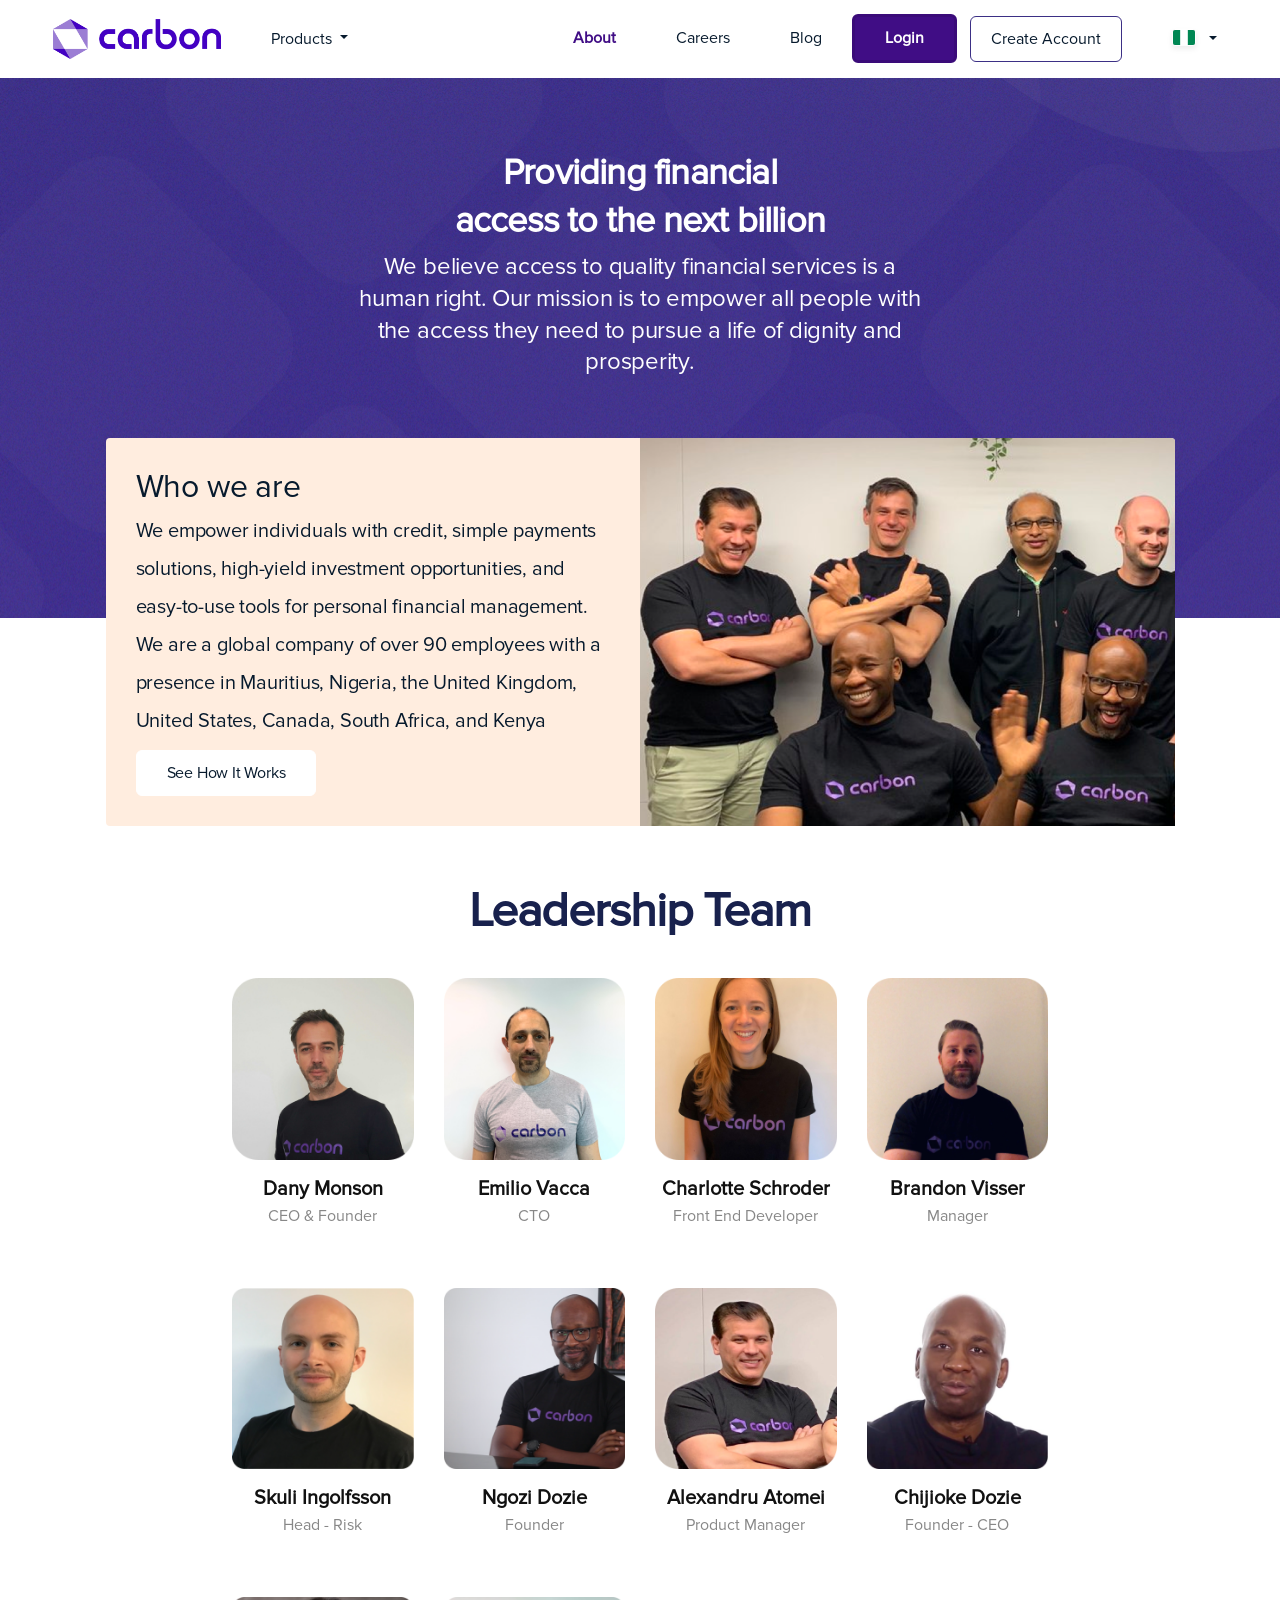
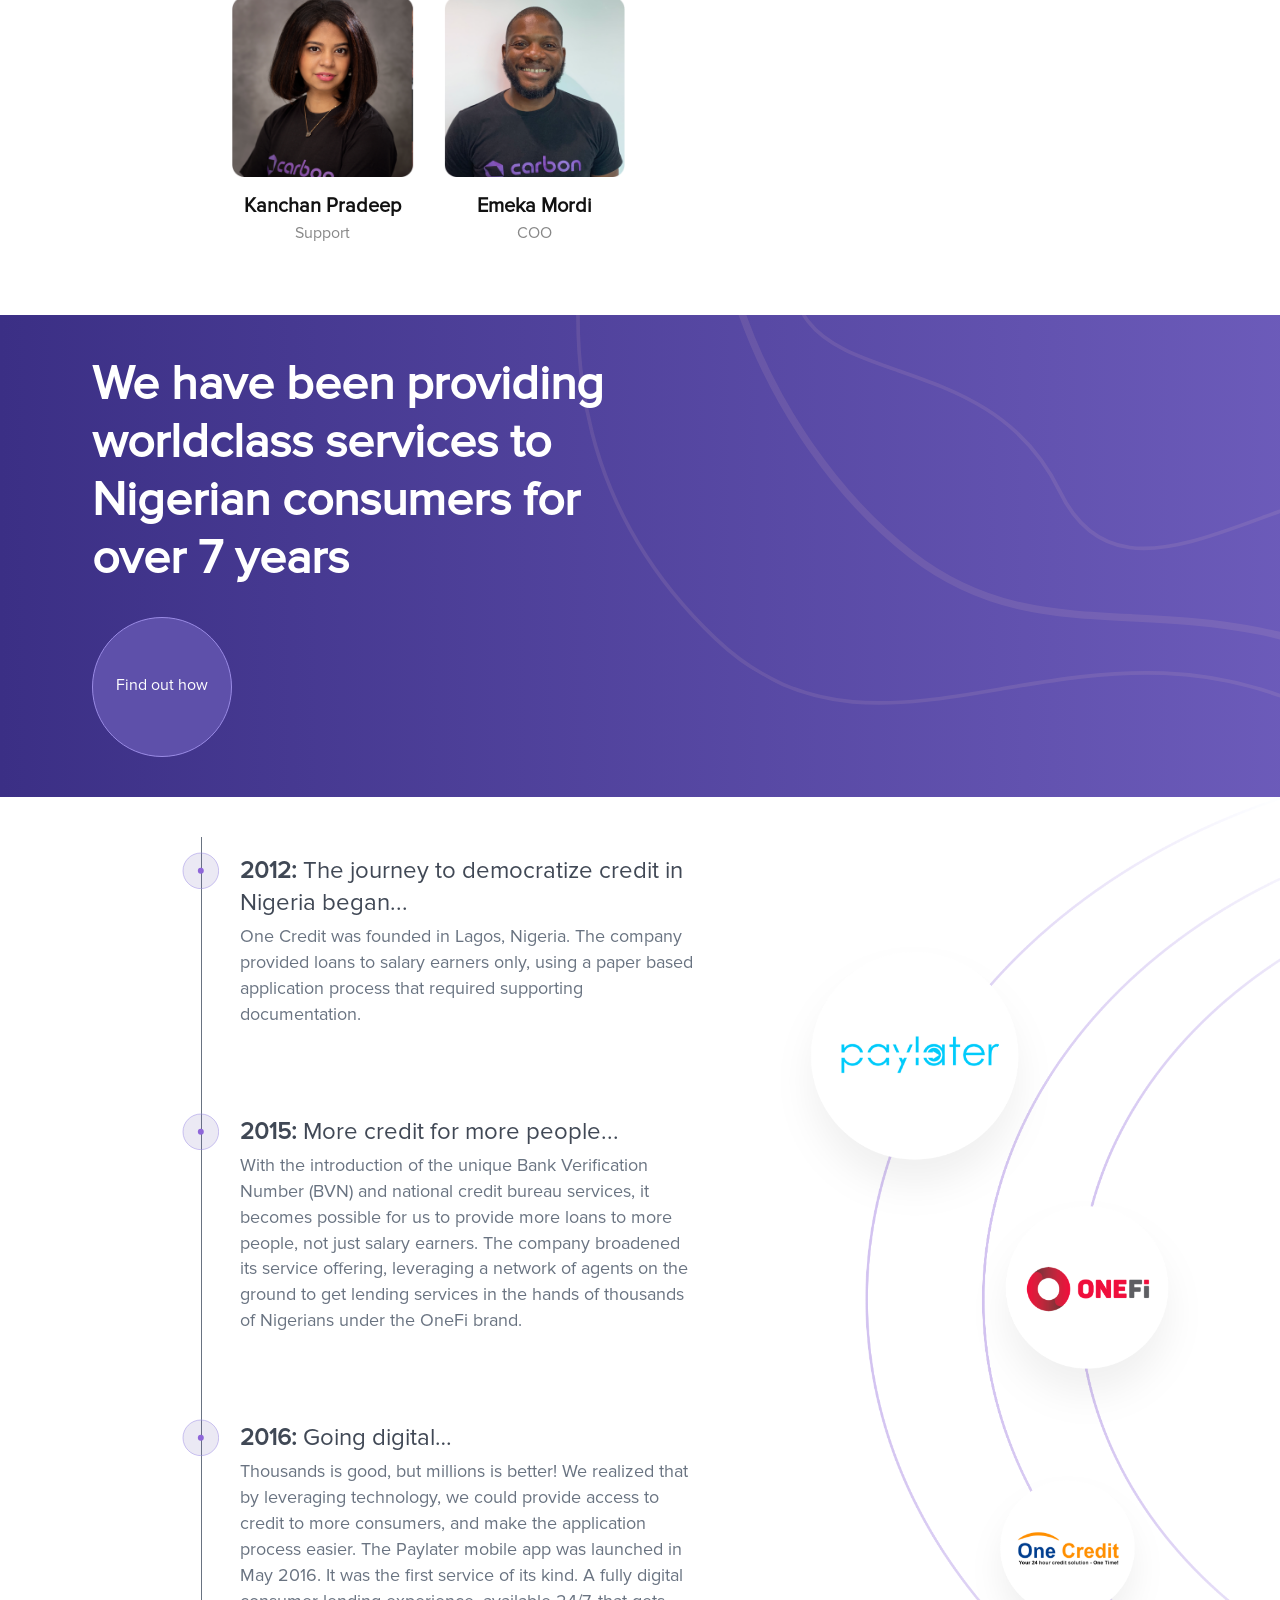
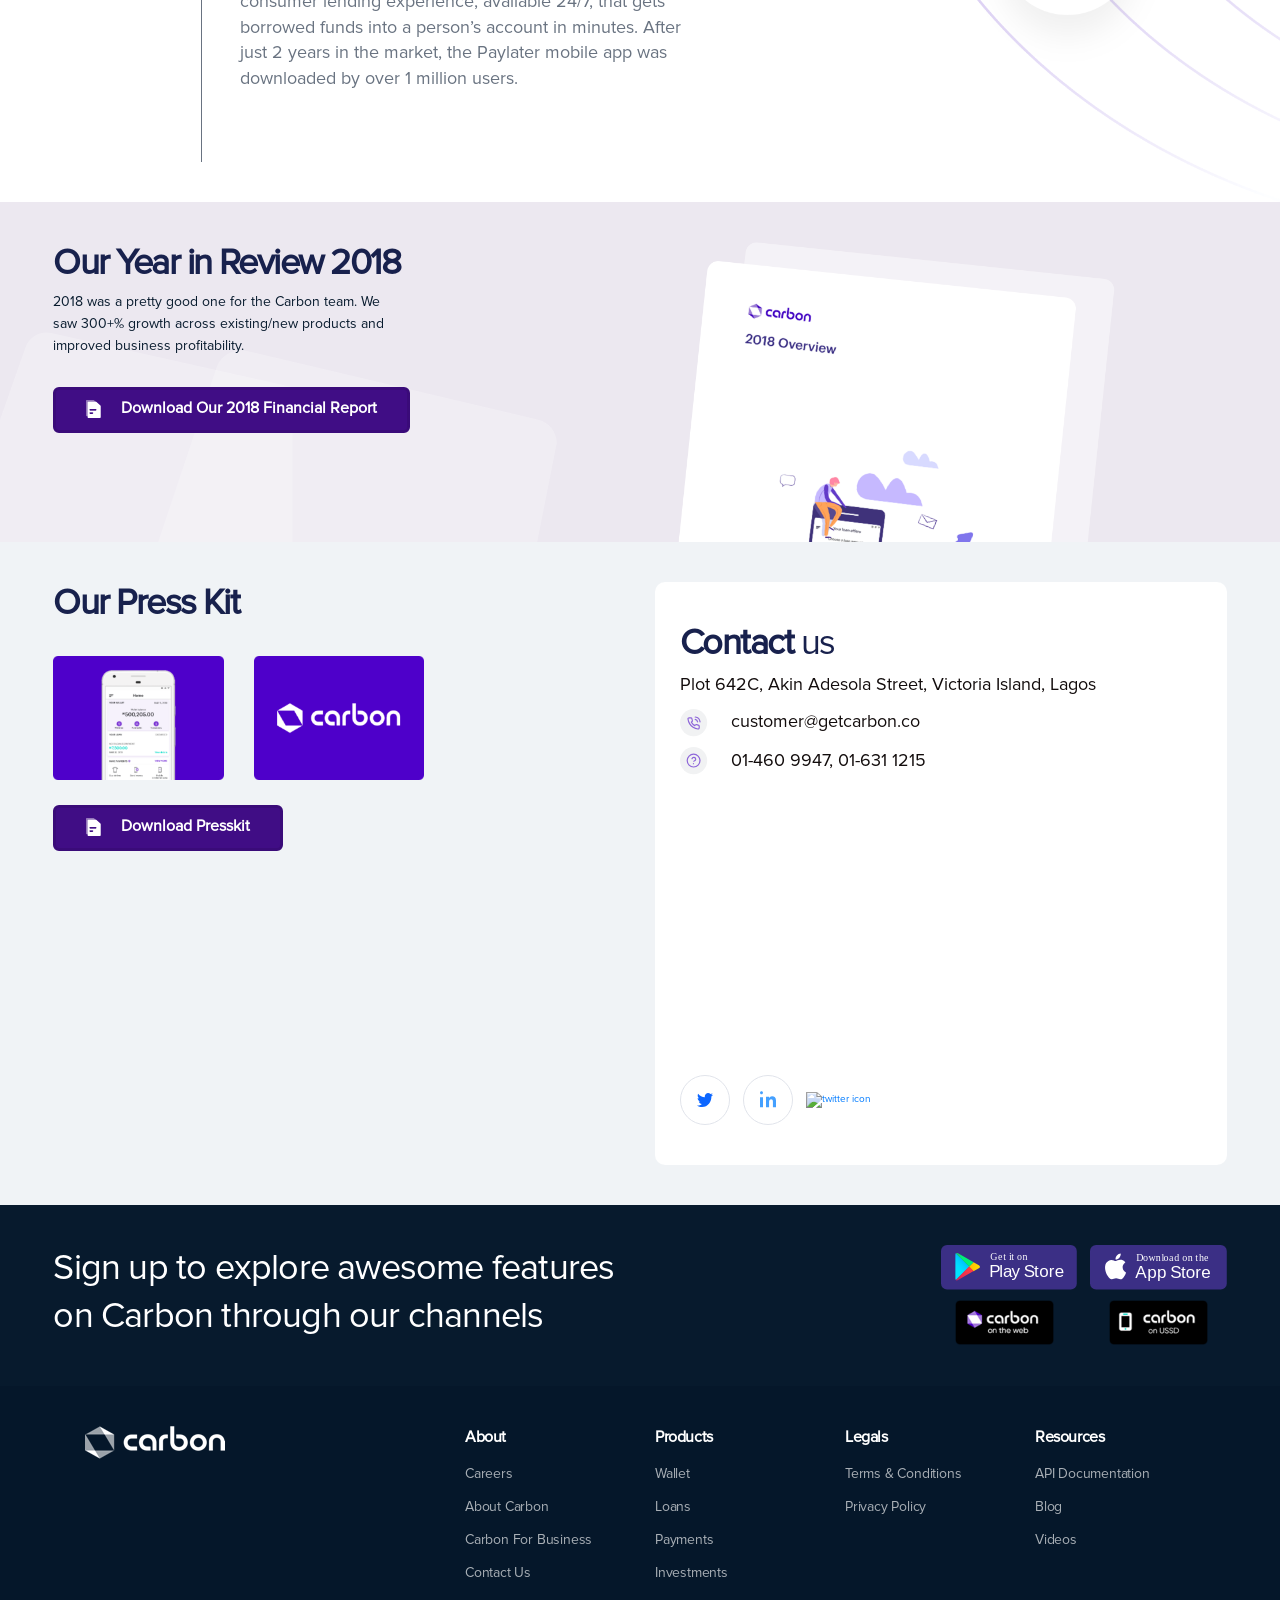
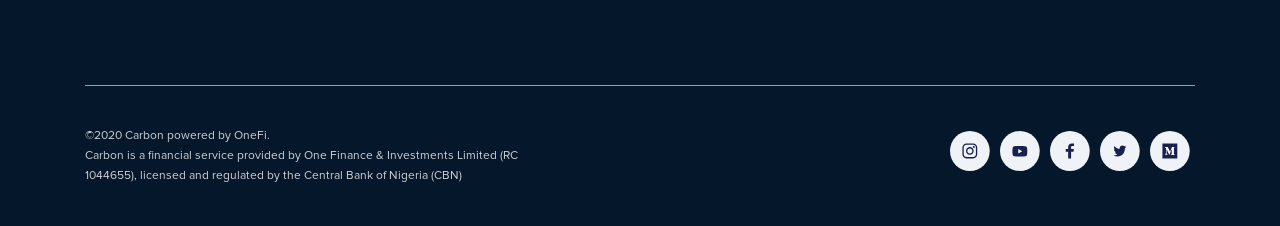
==== about.html @ bffa9118 "made changes to the pages" ====
<!DOCTYPE html>
<html>
<head>
	<meta name="viewport" content="width=device-width, initial-scale=1, shrink-to-fit=no">
    <meta name="description" content="With Carbon, transfer fundsm pay bills at lower fees, buy airtime, get instant loans without collateral, and invest money. Download the Carbon app.">
    <meta name="author" content="Carbon">

	<title>Carbon - Payments, Bills, Instant Loans, Investments, Credit Reports</title>
	
	<link rel="icon" href="images/favicon-32x32.png" sizes="32x32">
    <link rel="icon" href="images/favicon-192x192.png" sizes="192x192">
    <link rel="apple-touch-icon-precomposed" href="images/favicon-180x180.png">
	<link href="vendor/slick/slick.css" rel="stylesheet">
	<link href="vendor/bootstrap/bootstrap.min.css" rel="stylesheet">
	<link rel="stylesheet" href="vendor/fortawesome/css/all.min.css">
	<link rel="stylesheet" href="css/hover-min.css">
	<link rel="stylesheet" href="css/style.css">
	<link rel="stylesheet" href="css/smallerscreen.css">
</head>
<body id="body">
	<header class="header faq-header">
		<nav class="navbar navbar-expand-md fixed-top">
			<div class="container-fluid">
				<!-- Brand -->
				<a class="navbar-brand" href="index.html">
					<img src="images/logo.png" class="img-fluid logo" alt="">
				</a>
			
				<!-- Toggler/collapsibe Button -->
				<button class="navbar-toggler" type="button" data-toggle="collapse" data-target="#collapsibleNavbar">
					<i class="fa fa-bars"></i>
				</button>
			
				<!-- Navbar links -->
				<div class="collapse navbar-collapse" id="collapsibleNavbar">
					<ul class="navbar-nav">
						<li class="nav-item dropdown">
							<a class="nav-link dropdown-toggle" href="#" data-toggle="dropdown">
								Products
							</a>
							<div class="dropdown-menu dropdown-menu-lg">
                                <ul class="list-group list-group-flush list-unstyled">
                                    <li>
                                        <a href="wallet.html" class="list-group-item list-group-item-action hvr-grow" role="button">
                                            <div class="media d-flex align-items-left">
                                                <img src="images/homepage/debit-card.png" style="width: 50px;">
                                                <div class="media-body ml-3">
                                                    <h6 class="mb-1">Digital Wallets</h6>
                                                    <p class="mb-0">With Carbon Wallet, you enjoy cheaper transactions, zero account fees, and maximum security</p>
                                                </div>
                                            </div>
                                        </a>
                                    </li>

                                    <li>
                                        <a href="loan.html" class="list-group-item list-group-item-action hvr-grow" role="button">
                                            <div class="media d-flex align-items-left">
                                                <img src="images/homepage/carbon-grayscale.png" style="width: 50px;">
                                                <div class="media-body ml-3">
                                                    <h6 class="mb-1">Instant Loans</h6>
                                                    <p class="mb-0">We make access to credit simple and easy. No guarantors, no collateral, and no long forms.</p>
                                                </div>
                                            </div>
                                        </a>
                                    </li>
                                    
                                    <li>
                                        <a href="investment.html" class="list-group-item list-group-item-action hvr-grow" role="button">
                                            <div class="media d-flex align-items-left">
                                                <img src="images/homepage/id-card.png" style="width: 50px;">
                                                <div class="media-body ml-3">
                                                    <h6 class="mb-1">Smart Investments</h6>
                                                    <p class="mb-0">We offer market-leading rates on investments, so your money is always working harder for you. </p>
                                                </div>
                                            </div>
                                        </a>
                                    </li>

                                    <li>
                                        <a href="payment.html" class="list-group-item list-group-item-action hvr-grow" role="button">
                                            <div class="media d-flex align-items-left">
                                                <img src="images/homepage/fund.svg" style="width: 50px;">
                                                <div class="media-body ml-3">
                                                    <h6 class="mb-1">Fast Payments</h6>
                                                    <p class="mb-0">We make access to credit simple and easy. No guarantors, no collateral, and no long forms.</p>
                                                </div>
                                            </div>
                                        </a>
                                    </li>

                                </ul>
                            </div>
						</li>
					</ul>
					<ul class="navbar-nav second-nav ml-auto">
						<li class="nav-item">
							<a class="nav-link active" href="about.html">About </a>
						</li>
						<li class="nav-item">
							<a class="nav-link" href="https://carbon.bamboohr.com/jobs/">Careers</a>
						</li>
						<li class="nav-item">
							<a class="nav-link" href="https://blog.getcarbon.co/">Blog</a>
						</li>
						<div>
							<a class="btn btn-info btn-login" href="https://portal.getcarbon.co/login">Login</a>
							<a class="btn btn-info btn-create" href="https://portal.getcarbon.co/register">Create Account</a>
						</div>
						<li class="nav-item">
							<a class="nav-link dropdown-toggle flag-dropdown" href="https://getcarbon.co" id="navbardrop" data-toggle="dropdown">
								<img src="images/homepage/countryselector.svg">
							</a>
							<div class="dropdown-menu" style="left: auto;">
								<a class="dropdown-item" href="http://kenya.getcarbon.co"><span>🇰🇪 &nbsp;</span><span>Kenya</span></a>
							</div>
						</li>
					</ul>
				</div>
			</div>
		</nav>

		<div class="header__box">
			<div class="text-center">
				<h1 class="heading-tertiary-white">Providing financial <br>access to the next billion</h1>
				<p class="heading-four about-text">We believe access to quality financial services is a human right. Our mission is to empower all people with the access they need to pursue a life of dignity and prosperity.
				</p>
			</div>
		</div>
	</header>

	<main class="main">
		<section class="section-aboutus">
			<div class="aboutus">
				<div class="d-flex">
					<div class="half">
						<div class="aboutus-wrapper">
							<h3>Who we are</h3>
							<p> We empower individuals with credit, simple payments solutions, high-yield investment opportunities, and easy-to-use tools for personal financial management. We are a global company of over 90 employees with a presence in Mauritius, Nigeria, the United Kingdom, United States, Canada, South Africa, and Kenya</p>
							<a href="" class="btn btn-info btn-whoweare">See How It Works</a>
						</div>
					</div>
					<div class="half">
						<div class="whoweare-image"></div>
					</div>
				</div>
			</div>
		</section>

		<section class="section-team">
			<div class="team-wrapper">
				<h2 class="heading-secondary text-center">Leadership Team</h2>
				<div class="row">
					<div class="col-lg-3 col-md-3 col-sm-6">
						<div class="text-center mt-30">
							<img src="images/about/dany-monson.png" class="img-fluid" alt="Leadership team">
							<p>Dany Monson</p>
							<span>CEO & Founder</span>
						</div>
					</div>
					<div class="col-lg-3 col-md-3 col-sm-6">
						<div class="text-center mt-30">
							<img src="images/about/emilio-vacca.png" class="img-fluid" alt="Leadership team">
							<p>Emilio Vacca</p>
							<span>CTO</span>
						</div>
					</div>
					<div class="col-lg-3 col-md-3 col-sm-6 mt-30">
						<div class="text-center">
							<img src="images/about/charlotte-schroder.png" class="img-fluid" alt="Leadership team">
							<p>Charlotte Schroder</p>
							<span>Front End Developer</span>
						</div>
					</div>
					<div class="col-lg-3 col-md-3 col-sm-6 mt-30">
						<div class="text-center">
							<img src="images/about/brandon-visser.png" class="img-fluid" alt="Leadership team">
							<p>Brandon Visser</p>
							<span>Manager</span>
						</div>
					</div>
					<div class="col-lg-3 col-md-3 col-sm-6">
						<div class="text-center mt-30">
							<img src="images/about/skuli-ingolfsson.png" class="img-fluid" alt="Leadership team">
							<p>Skuli Ingolfsson</p>
							<span>Head - Risk</span>
						</div>
					</div>
					<div class="col-lg-3 col-md-3 col-sm-6">
						<div class="text-center mt-30">
							<img src="images/about/ngozi-dozie.png" class="img-fluid" alt="Leadership team">
							<p>Ngozi Dozie</p>
							<span>Founder</span>
						</div>
					</div>
					<div class="col-lg-3 col-md-3 col-sm-6 mt-30">
						<div class="text-center">
							<img src="images/about/alexandru-atomei.png" class="img-fluid" alt="Leadership team">
							<p>Alexandru Atomei</p>
							<span>Product Manager</span>
						</div>
					</div>
					<div class="col-lg-3 col-md-3 col-sm-6 mt-30">
						<div class="text-center">
							<img src="images/about/chijioke-dozie.png" class="img-fluid" alt="Leadership team">
							<p>Chijioke Dozie</p>
							<span>Founder - CEO</span>
						</div>
					</div>
					<div class="col-lg-3 col-md-3 col-sm-6 mt-30">
						<div class="text-center">
							<img src="images/about/kanchan-pradeep.png" class="img-fluid" alt="Leadership team">
							<p>Kanchan Pradeep</p>
							<span>Support</span>
						</div>
					</div>
					<div class="col-lg-3 col-md-3 col-sm-6 mt-30">
						<div class="text-center">
							<img src="images/about/emeka-mordi.png" class="img-fluid" alt="Leadership team">
							<p>Emeka Mordi</p>
							<span>COO</span>
						</div>
					</div>
				</div>
			</div>
		</section>

		<section class="section-services">
			<div class="consumer-wrapper">
				<h2 class="heading-secondary-white">We have been providing worldclass services to Nigerian consumers for over 7 years</h2>
				<div class="findout">Find out how</div>
			</div>
		</section>

		<section class="section-journey">
	        <div class="timeline">
			    <div class="wrapper right">
				    <div class="content">
				        <h4><strong>2012:</strong> The journey to democratize credit in Nigeria began...</h4>
		        		<p>One Credit was founded in Lagos, Nigeria. The company provided loans to salary earners only, using a paper based application process that required supporting documentation.</p>
				    </div>
			    </div>
			    <div class="wrapper right">
				    <div class="content">
				        <h4><strong>2015:</strong> More credit for more people...</h4>
		        		<p>With the introduction of the unique Bank Verification Number (BVN) and national credit bureau services, it becomes possible for us to provide more loans to more people, not just salary earners. The company broadened its service offering, leveraging a network of agents on the ground to get lending services in the hands of thousands of Nigerians under the OneFi brand.</p>
				    </div>
			    </div>
			    <div class="wrapper right">
				    <div class="content">
				        <h4><strong>2016:</strong> Going digital…</h4>
		        		<p>Thousands is good, but millions is better! We realized that by leveraging technology, we could provide access to credit to more consumers, and make the application process easier. The Paylater mobile app was launched in May 2016. It was the first service of its kind. A fully digital consumer lending experience, available 24/7, that gets borrowed funds into a person’s account in minutes. After just 2 years in the market, the Paylater mobile app was downloaded by over 1 million users.</p>
				    </div>
			    </div>
			</div>
		</section>

		<section class="section-review">
			<div class="container-fluid">
				<div class="row">
					<div class="col-lg-6 col-md-6">
						<div>
							<h3 class="heading-tertiary">Our Year in Review 2018</h3>
							<span>2018 was a pretty good one for the Carbon team. We saw 300+% growth across existing/new products and improved business profitability.</span>
							<a href="" class="btn btn-info btn-login margin-top-15"><img src="images/about/downloadpresskit.svg">&emsp; Download our 2018 financial report</a>
						</div>
					</div>
					<div class="col-lg-6 col-md-6">
						<div class="image-width" style="height: 260px;">
							<img src="images/about/yearinreview.png" class="img-fluid" alt="yearinreview image">
						</div>
					</div>
				</div>
			</div>
		</section>

		<section class="section-presskit">
			<div class="container-fluid">
				<div class="row">
					<div class="col-lg-6 col-md-6">
						<div>
							<h3 class="heading-tertiary">Our Press Kit</h3>
							<div class="row margin-top-30">
								<div class="col-lg-4 col-md-4">
									<img src="images/about/presskit.png" class="img-fluid" alt="">
								</div>
								<div class="col-lg-4 col-md-4">
									<img src="images/about/presskit2.png" class="img-fluid" alt="">
								</div>
							</div>
							<a href="" class="btn btn-info btn-login margin-top-25"><img src="images/about/downloadpresskit.svg">&emsp; Download Presskit</a>
						</div>
					</div>
					<div class="col-md-6 col-md-6">
						<div class="contact-wrapper">
							<h3 class="heading-tertiary">Contact <span style="font-weight: 300;">us</span></h3>
							<div>
								<p>Plot 642C, Akin Adesola Street, Victoria Island, Lagos</p>
								<p><img src="images/about/call.svg" alt="call icon"> &emsp;<a href="mailto:customer@getcarbon.co">customer@getcarbon.co</a></p>
								<p><img src="images/about/question-icon.svg" alt="an icon"> &emsp;<a href="tel:01-460 9947">01-460 9947</a>, <a href="tel:01-631 1215">01-631 1215</a></p>
							</div>
							<div class="margin-top-30">
								<iframe src="https://www.google.com/maps/embed?pb=!1m18!1m12!1m3!1d3964.688962880109!2d3.422432013926578!3d6.433983925984547!2m3!1f0!2f0!3f0!3m2!1i1024!2i768!4f13.1!3m3!1m2!1s0x103bf52955acecef%3A0x79e30fe9c54604d1!2sAdeyemo%20Alakija%20St%2C%20Victoria%20Island%2C%20Lagos!5e0!3m2!1sen!2sng!4v1582010906464!5m2!1sen!2sng" width="100%" height="235" frameborder="0" style="border:0;" allowfullscreen=""></iframe>
							</div>
							<div class="margin-top-30">
								<a href="http://twitter.com/get_carbon">
									<img src="images/about/twitter.svg" class="margin-right-10" alt="twitter icon">
								</a>
								<a href="">
									<img src="images/about/linkedin.svg" class="margin-right-10" alt="twitter icon">
								</a>
								<a href="http://facebook.com/getcarbon">
									<img src="images/about/facebook.svg" class="margin-right-10" alt="twitter icon">
								</a>
							</div>
						</div>
					</div>
				</div>
			</div>
		</section>
	</main>

	<footer class="footer">
		<div class="footer__top">
			<div class="container-fluid">
				<div class="row">
					<div class="col-lg-6 col-md-6">
						<div>
							<h3 class="heading-tertiary-white">Sign up to explore awesome features on Carbon through our channels</h3>
						</div>
					</div>
					<div class="col-lg-6 col-md-6">
						<div class="pull-right">
							<div>
								<a href="" target="_blank"><img src="images/carbon-play-store-purple.svg" class="img-fluid" alt="carbon playstore image"></a>
								<a href="" target="_blank"><img src="images/carbon-app-store-purple.svg" class="img-fluid margin-left-10" alt="carbon appstore image"></a>
							</div>
							<div class="margin-top-10 row">
								<div class="col-lg-6 col-md-6 col-sm-6 col-6">
									<div class="text-center">
										<a href="https://portal.getcarbon.co/login" target="_blank"><img src="images/carbon-on-the-web.png" srcset="images/carbon-on-the-web@2x.png 2x, images/carbon-on-the-web@3x.png 3x"class="img-fluid" alt="carbon on the web image"></a>
									</div>
								</div>
								<div class="col-lg-6 col-md-6 col-sm-6 col-6">
									<a href="" target="_blank"><img src="images/carbon-via-ussd.png" srcset="images/carbon-via-ussd@2x.png 2x, images/carbon-via-ussd@3x.png 3x" class="img-fluid margin-left-10" alt="carbon via ussd image"></a>
								</div>
							</div>
						</div>
					</div>
				</div>
			</div>
		</div>
		<div class="footer__bottom">
			<div class="container">
				<div class="row">
					<div class="col-lg-4 col-md-4 col-sm-4 col-12">
						<div>
							<a href="index.html"><img src="images/footer-logo.png" srcset="images/footer-logo@2x.png 2x, images/footer-logo@3x.png 3x" class="img-fluid" alt=" carbon logo"></a>
						</div>
					</div>
					<div class="col-lg-8 col-md-8 col-sm-8 col-12">
						<div class="row">
							<div class="col-lg-3 col-md-3 col-sm-6 col-6">
								<h6>About</h6>
								<div class="margin-top-15">
									<p><a href="https://carbon.bamboohr.com/jobs/">Careers</a></p>
									<p><a href="about.html">About Carbon</a></p>
									<p><a href="https://business.getcarbon.co/">Carbon For Business</a></p>
									<p><a href="https://getcarbon.co/contact/">Contact Us</a></p>
								</div>
							</div>
							<div class="col-lg-3 col-md-3 col-sm-6 col-6">
								<h6>Products</h6>
								<div class="margin-top-15">
									<p><a href="wallet.html">Wallet</a></p>
									<p><a href="loan.html">Loans</a></p>
									<p><a href="payment.html">Payments</a></p>
									<p><a href="investment.html">Investments</a></p>
								</div>
							</div>
							<div class="col-lg-3 col-md-3 col-sm-6 col-6">
								<h6>Legals</h6>
								<div class="margin-top-15">
									<p><a href="terms.html">Terms & Conditions</a></p>
									<p><a href="terms.html">Privacy Policy</a></p>
								</div>
							</div>
							<div class="col-lg-3 col-md-3 col-sm-6 col-6">
								<h6>Resources</h6>
								<div class="margin-top-15">
									<p><a href="https://business.getcarbon.co/developers">API Documentation</a></p>
									<p><a href="https://blog.getcarbon.co/">Blog</a></p>
									<p><a href="https://www.youtube.com/GetCarbon">Videos</a></p>
								</div>
							</div>
						</div>
					</div>
				</div>
				<hr>
				<div>
					<div class="row margin-top-40">
						<div class="col-lg-5 col-md-5 col-sm-12 col-12">
							<div>
								<p class="powered">©2020 Carbon powered by OneFi.<br> Carbon is a financial service provided by One Finance & Investments Limited (RC 1044655), licensed and regulated by the Central Bank of Nigeria (CBN)</p>
							</div>
						</div>
						<div class="col-lg-7 col-md-7 col-sm-12 col-12">
							<div class="pull-right">
								<div class="d-flex">
									<div class="p-2">
										<a href="http://instagram.com/getcarbon" target="_blank"><img src="images/instagram.svg" class="img-fluid" alt="instagram icon"></a>
									</div>
									<div class="p-2">
										<a href="https://www.youtube.com/getcarbon" target="_blank"><img src="images/youtube.svg" class="img-fluid" alt="youtube icon"></a>
									</div>
									<div class="p-2">
										<a href="http://facebook.com/getcarbon" target="_blank"><img src="images/facebook.svg" class="img-fluid" alt="facebook icon"></a>
									</div>
									<div class="p-2">
										<a href="http://twitter.com/get_carbon" target="_blank"><img src="images/twitter.svg" class="img-fluid" alt="twitter icon"></a>
									</div>
									<div class="p-2">
										<a href="http://medium.com/@getcarbon" target="_blank"><img src="images/medium.svg" class="img-fluid" alt="medium icon"></a>
									</div>
								</div>
							</div>
						</div>
					</div>
				</div>
			</div>
		</div>
	</footer>



	<script src="vendor/bootstrap/popper.min.js"></script>
	<script src="vendor/jquery/jquery.min.js"></script>
	<script src="vendor/bootstrap/bootstrap.min.js"></script>
	<script src="vendor/slick/jquery-migrate-1.2.1.min.js"></script>
	<script src="vendor/slick/slick.min.js"></script>
</body>
</html>
---- css/style.css ----
html {
  font-size: 62.5%; }

@font-face {
  font-family: "proxima";
  src: url(proxima/ProximaNova-Regular.otf); }
body {
  font-family: proxima !important; }

* {
  outline: none; }

main .container-fluid {
  width: 94%; }

a:hover {
  text-decoration: none !important; }

.heading-primary-white {
  font-stretch: normal;
  font-style: normal;
  font-size: 6.4rem;
  font-weight: bold;
  letter-spacing: normal;
  line-height: 1.07;
  color: #fff; }

.heading-primary {
  font-stretch: normal;
  font-style: normal;
  font-size: 6.4rem;
  font-weight: bold;
  letter-spacing: -1.25px;
  line-height: 1.03;
  color: #18214d;
  text-align: center; }

.heading-primary-variant {
  font-stretch: normal;
  font-style: normal;
  font-size: 6.4rem;
  font-weight: bold;
  letter-spacing: normal;
  line-height: 1.17;
  color: #071a2d; }

.heading-secondary {
  font-stretch: normal;
  font-style: normal;
  font-size: 4.8rem;
  font-weight: bold;
  letter-spacing: -1px;
  line-height: 1.29;
  color: #18214d; }

.heading-secondary-white {
  font-stretch: normal;
  font-style: normal;
  font-size: 4.8rem;
  font-weight: bold;
  letter-spacing: normal;
  line-height: normal;
  color: #fff;
  text-align: center; }

.heading-tertiary {
  font-stretch: normal;
  font-style: normal;
  font-size: 3.6rem;
  font-weight: bold;
  letter-spacing: -1.54px;
  line-height: 1.22;
  color: #18214d;
  text-align: center; }

.heading-tertiary-variant {
  font-stretch: normal;
  font-style: normal;
  font-size: 3.6rem;
  font-weight: bold;
  letter-spacing: -1.5px;
  line-height: 1.22;
  color: #071a2d;
  text-align: center; }

.heading-tertiary-white {
  font-stretch: normal;
  font-style: normal;
  font-size: 3.6rem;
  font-weight: bold;
  letter-spacing: -0.8px;
  line-height: 1.33;
  color: #fff; }

.heading-tertiary-variation {
  font-stretch: normal;
  font-style: normal;
  font-size: 3.6rem;
  font-weight: 500;
  letter-spacing: normal;
  line-height: normal;
  color: #071a2d;
  text-align: center; }

.heading-four {
  font-stretch: normal;
  font-style: normal;
  font-size: 2.4rem;
  font-weight: normal;
  letter-spacing: -0.24px;
  line-height: 1.33;
  color: #071a2d;
  text-align: center; }
  .heading-four .bold {
    font-weight: 800; }

.heading-four-variant {
  font-stretch: normal;
  font-style: normal;
  font-size: 2.4rem;
  font-weight: bold;
  letter-spacing: -0.5px;
  line-height: normal;
  color: #071a2d; }

.heading-four-white {
  font-stretch: normal;
  font-style: normal;
  font-size: 2.4rem;
  font-weight: 800;
  letter-spacing: normal;
  line-height: normal;
  color: #fff; }

.heading-four-variation {
  font-stretch: normal;
  font-style: normal;
  font-size: 2.8rem;
  font-weight: 500;
  letter-spacing: 1.36;
  line-height: normal;
  color: #071a2d;
  text-align: center; }

.paragraph {
  font-stretch: normal;
  font-style: normal;
  font-size: 2rem;
  font-weight: normal;
  letter-spacing: -0.2px;
  line-height: 1.4;
  color: #071a2d;
  margin-top: 2rem; }

.paragraph-white {
  font-stretch: normal;
  font-style: normal;
  font-size: 2rem;
  font-weight: normal;
  letter-spacing: normal;
  line-height: 1.52;
  color: #fff; }

.paragraph-white-variation {
  font-stretch: normal;
  font-style: normal;
  font-size: 1.8rem;
  font-weight: normal;
  letter-spacing: normal;
  line-height: 1.44;
  color: #fff; }

.paragraph-variation {
  font-stretch: normal;
  font-style: normal;
  font-size: 2.4rem;
  font-weight: normal;
  letter-spacing: -0.24px;
  line-height: 1.33;
  color: #071a2d; }
  .paragraph-variation span {
    font-weight: 800; }

.anchor-link {
  font-stretch: normal;
  font-style: normal;
  font-size: 2rem;
  font-weight: normal;
  letter-spacing: -0.5px;
  line-height: 1.4;
  color: #400d85;
  display: inline-block;
  margin-top: 3.5rem; }
  .anchor-link i {
    position: relative;
    top: 2px; }

.smaller-text {
  font-stretch: normal;
  font-style: normal;
  font-size: 1.44rem;
  font-weight: bold;
  letter-spacing: 1.2px;
  line-height: 1.25;
  color: #071a2d;
  text-transform: uppercase; }

.pull-right {
  float: right; }

.pull-left {
  float: left; }

.margin-top-10 {
  margin-top: 10px; }

.margin-top-4 {
  margin-top: 4px; }

.margin-top-30 {
  margin-top: 30px; }

.margin-top--50 {
  margin-top: -50px; }

.margin-top-15 {
  margin-top: 15px; }

.margin-top-25 {
  margin-top: 25px; }

.margin-left-10 {
  margin-left: 10px; }

.margin-bottom-30 {
  margin-bottom: 30px; }

.margin-top-80 {
  margin-top: 8rem; }

.space {
  margin-top: 4rem; }

.padding-bottom-70 {
  padding-bottom: 7rem; }

.margin-top-100 {
  margin-top: 10rem; }

.margin-top-60 {
  margin-top: 6rem; }

.margin-top-40 {
  margin-top: 4rem; }

.margin-top-20 {
  margin-top: 20px; }

.mt-30 {
  margin: 3rem 0; }

.margin-right-10 {
  margin-right: 1rem; }

.btn.btn-info:hover {
  transform: translateY(-3px);
  box-shadow: 0 10px 20px rgba(0, 0, 0, 0.2); }
  .btn.btn-info:hover::after {
    transform: scaleX(1.4) scaleY(1.6);
    opacity: 0; }
.btn.btn-info:active {
  transform: translateY(-1px);
  box-shadow: 0 5px 10px rgba(0, 0, 0, 0.2); }

.btn.btn-info.btn-login:link, .btn.btn-info.btn-login:visited {
  font-stretch: normal;
  font-style: normal;
  text-align: center;
  color: #fff;
  border-radius: 6px;
  background-color: #400d85;
  font-size: 1.6rem;
  font-weight: bold;
  line-height: 1.5;
  letter-spacing: normal;
  position: relative;
  border: solid 3px #3a0b79;
  transition: all .2s;
  padding: 10px 30px;
  padding-top: 6px;
  display: inline-block;
  text-transform: capitalize; }

.btn.btn-info.btn-create:link, .btn.btn-info.btn-create:visited {
  background: transparent;
  border-radius: 6px;
  border: solid 1px #3b2f85;
  font-size: 16px;
  font-weight: 500;
  font-stretch: normal;
  font-style: normal;
  line-height: 1.5;
  letter-spacing: normal;
  text-align: center;
  color: #071a2d;
  padding: 10px 20px; }

.btn.btn-info.btn-subscribe {
  font-stretch: normal;
  font-style: normal;
  text-align: center;
  color: #fff;
  border-radius: 8px;
  background-color: #3b2f85;
  font-size: 1.8rem;
  font-weight: 600;
  line-height: normal;
  letter-spacing: -0.4px;
  width: 100%;
  padding: 1rem 3rem;
  padding-top: 7px;
  border-color: #3b2f85;
  height: 52px; }

.btn.btn-info.btn-whoweare {
  font-stretch: normal;
  font-style: normal;
  text-align: center;
  color: #fff;
  border-radius: 6px;
  background-color: #fff;
  font-size: 1.6rem;
  font-weight: 500;
  line-height: 1.5;
  letter-spacing: -0.2px;
  color: #071a2d;
  padding: 1rem 3rem;
  border-color: #fff; }

.testimonial-box {
  border-radius: 5px;
  box-shadow: 0 10px 30px 0 rgba(0, 0, 0, 0.05);
  background-color: #fff;
  padding: 3rem;
  font-size: 1.4rem;
  margin-top: 2rem;
  margin-bottom: 4rem; }
  .testimonial-box:not(:last-child) {
    margin-right: 1.5rem; }
  .testimonial-box hr {
    width: 60%;
    background-color: #dfe4ea;
    margin: 40px auto; }
  .testimonial-box__image {
    width: 62px;
    height: 62px;
    background-color: #696cff;
    border-radius: 50%;
    margin-right: 1rem; }
  .testimonial-box__name {
    font-stretch: normal;
    font-style: normal;
    font-weight: 600;
    line-height: 1.36;
    letter-spacing: -0.55px;
    color: #18214d;
    font-size: 2.2rem;
    margin-top: 10px;
    margin-bottom: -5px; }
  .testimonial-box__position {
    font-stretch: normal;
    font-style: normal;
    font-weight: normal;
    line-height: 1.43;
    letter-spacing: -0.4px;
    color: #3e4462; }

.nav-tabs .nav-link {
  font-stretch: normal;
  font-style: normal;
  font-size: 1.6rem;
  font-weight: normal;
  letter-spacing: normal;
  line-height: 1.13;
  color: #071a2d;
  padding-left: 0;
  border: none;
  width: 135%;
  border-bottom: solid 1px #eeeeee !important;
  margin-top: 1rem; }
.nav-tabs .nav-link.active {
  color: #4300c2;
  font-weight: 600; }
  .nav-tabs .nav-link.active::after {
    content: "\f105";
    margin-left: 1.5rem; }

.tab-content h4 {
  font-size: 2.8rem;
  font-weight: bold;
  letter-spacing: -0.23px;
  margin-bottom: 0;
  margin-top: 20px; }
.tab-content p {
  font-stretch: normal;
  font-style: normal;
  font-size: 1.8rem;
  font-weight: normal;
  letter-spacing: normal;
  line-height: 1.44;
  color: #071a2d; }

.hexagon {
  width: 6rem;
  height: 3rem;
  background-color: #3f2e8c;
  position: relative;
  margin-top: 3.3rem;
  margin-right: 4rem; }
  .hexagon:before, .hexagon:after {
    content: "";
    position: absolute;
    width: 0;
    height: 0; }
  .hexagon:before {
    top: -2.5rem;
    left: 0;
    border-left: 3rem solid transparent;
    border-right: 3rem solid transparent;
    border-bottom: 2.5rem solid #3f2e8c; }
  .hexagon:after {
    bottom: -2.5rem;
    left: 0;
    border-left: 3rem solid transparent;
    border-right: 3rem solid transparent;
    border-top: 2.5rem solid #3f2e8c; }

.header {
  background-image: radial-gradient(circle at 60% 36%, #9987bf, #3f2d8f 98%), linear-gradient(to bottom, #967fff, #967fff);
  padding-bottom: 140px; }
  .header .container-fluid {
    width: 94%; }
  .header .navbar {
    background-color: #ffffff;
    padding: 0; }
    .header .navbar .logo {
      max-height: 40px; }
    .header .navbar .navbar-toggler {
      border: 1px solid #400d85;
      padding: 6px 10px 5px 10px;
      font-size: 16px; }
    .header .navbar ul.navbar-nav {
      padding: 10px 10px 15px 10px;
      margin-top: 4px; }
      .header .navbar ul.navbar-nav .dropdown-menu {
        border: 0 !important; }
      .header .navbar ul.navbar-nav .dropdown-menu.dropdown-menu-lg {
        min-width: 400px;
        border-radius: .25rem; }
        .header .navbar ul.navbar-nav .dropdown-menu.dropdown-menu-lg a {
          padding: 2rem; }
          .header .navbar ul.navbar-nav .dropdown-menu.dropdown-menu-lg a h6 {
            font-size: 1.6rem;
            font-weight: 600; }
          .header .navbar ul.navbar-nav .dropdown-menu.dropdown-menu-lg a p {
            font-size: 1.4rem; }
      .header .navbar ul.navbar-nav .dropdown-toggle.flag-toggle {
        right: 3px;
        box-shadow: 0 8px 16px 0 rgba(3, 49, 86, 0.08); }
      .header .navbar ul.navbar-nav .nav-link {
        font-stretch: normal;
        font-style: normal;
        font-size: 1.6rem;
        font-weight: normal;
        letter-spacing: normal;
        line-height: 1.5;
        color: #071a2d;
        padding: 0 4.5rem; }
        .header .navbar ul.navbar-nav .nav-link:hover {
          color: #400d85;
          font-weight: 600; }
        .header .navbar ul.navbar-nav .nav-link .Products {
          font-family: ArialUnicodeMS; }
      .header .navbar ul.navbar-nav .nav-link#navbardrop {
        display: inline-block;
        padding: 0;
        padding-left: 4.5rem;
        padding-top: 13px;
        margin-left: auto; }
      .header .navbar ul.navbar-nav .dropdown-item.active, .header .navbar ul.navbar-nav .dropdown-item:active {
        color: #fff; }
      .header .navbar ul.navbar-nav .nav-link.active {
        color: #400d85;
        font-weight: 600; }
      .header .navbar ul.navbar-nav .form-group #basic button {
        font-stretch: normal;
        font-style: normal;
        font-size: 1.6rem;
        font-weight: normal;
        letter-spacing: normal;
        line-height: 1.5;
        color: #071a2d;
        margin-left: 1rem;
        margin-top: 6px; }
      .header .navbar ul.navbar-nav .form-group #basic ul {
        padding: 1rem; }
        .header .navbar ul.navbar-nav .form-group #basic ul li {
          font-stretch: normal;
          font-style: normal;
          font-size: 1.6rem;
          font-weight: normal;
          letter-spacing: normal;
          line-height: 1.5;
          color: #071a2d; }
      .header .navbar ul.navbar-nav .dropdown-item {
        font-stretch: normal;
        font-style: normal;
        font-size: 1.6rem;
        font-weight: normal;
        letter-spacing: normal;
        line-height: 1.5;
        color: #071a2d;
        padding: 5px 30px; }
    .header .navbar ul.navbar-nav.second-nav .nav-link {
      padding-top: 1.2rem; }
    .header .navbar ul.navbar-nav.second-nav .btn.btn-info.btn-login:link,
    .header .navbar ul.navbar-nav.second-nav .btn.btn-info.btn-login:visited {
      padding-top: 0.9rem;
      margin-right: 1rem; }
  .header__box {
    padding-top: 15rem; }
  .header__access-box {
    display: inline-block;
    border-radius: 18.9px;
    background-color: rgba(255, 255, 255, 0.96);
    padding: 5px 7px;
    padding-top: 4px;
    height: 35px;
    padding-top: 10px;
    font-stretch: normal;
    font-style: normal;
    font-size: 1.26rem;
    font-weight: normal;
    letter-spacing: normal;
    line-height: normal;
    color: #23303d; }
    .header__access-box .badge.badge-primary {
      border-radius: 90px;
      background-color: #14b28b;
      font-size: 1.08rem;
      font-weight: 600;
      text-align: center;
      color: #fff;
      position: relative;
      top: -1px; }
  .header__read-more {
    font-weight: 600;
    color: #3f2e8c; }

.footer__top {
  background-color: #071a2d;
  padding: 40px 0; }
  .footer__top .container-fluid {
    width: 94%; }
    .footer__top .container-fluid h3 {
      font-weight: 500; }
    .footer__top .container-fluid img {
      height: 45px; }
.footer__bottom {
  background-color: #05172a;
  padding: 40px 0 30px 0; }
  .footer__bottom img {
    max-height: 40px; }
  .footer__bottom h6 {
    font-stretch: normal;
    font-style: normal;
    font-size: 1.6rem;
    font-weight: 600;
    letter-spacing: -0.4px;
    line-height: 1.38;
    color: #fff; }
  .footer__bottom p a {
    font-stretch: normal;
    font-style: normal;
    font-size: 1.4rem;
    font-weight: normal;
    letter-spacing: -0.2px;
    line-height: 1.63;
    color: rgba(255, 255, 255, 0.66); }
    .footer__bottom p a:hover {
      color: #4300c2; }
  .footer__bottom hr {
    background-color: rgba(255, 255, 255, 0.66);
    margin-top: 9rem; }
  .footer__bottom .powered {
    font-stretch: normal;
    font-style: normal;
    font-size: 1.2rem;
    font-weight: normal;
    letter-spacing: normal;
    line-height: 1.67;
    color: rgba(255, 255, 255, 0.8); }
  .footer__bottom input.form-control {
    font-stretch: normal;
    font-style: normal;
    font-size: 1.8rem;
    font-weight: normal;
    letter-spacing: -0.3px;
    line-height: 1.44;
    color: #3e4462;
    border-radius: 8px;
    background-color: #eff2f6;
    height: auto;
    padding-bottom: 6px; }

.header {
  background: url(./../images/about/about-header.png); }
  .header .about-text {
    color: #fff;
    width: 45%;
    margin: auto; }

main .section-aboutus {
  margin-top: -18rem;
  padding: 0 !important; }
  main .section-aboutus .aboutus {
    border-radius: 4px;
    background-color: #ffeddf;
    max-width: 1069px;
    margin: auto; }
    main .section-aboutus .aboutus .half {
      width: 50%; }
      main .section-aboutus .aboutus .half .aboutus-wrapper {
        padding: 3rem; }
        main .section-aboutus .aboutus .half .aboutus-wrapper h3 {
          font-stretch: normal;
          font-style: normal;
          font-size: 3.2rem;
          font-weight: 500;
          letter-spacing: -0.2px;
          line-height: normal;
          color: #071a2d; }
        main .section-aboutus .aboutus .half .aboutus-wrapper p {
          font-stretch: normal;
          font-style: normal;
          font-size: 2rem;
          font-weight: normal;
          letter-spacing: -0.2px;
          line-height: 1.9;
          color: #071a2d; }
      main .section-aboutus .aboutus .half .whoweare-image {
        background: url(./../images/about/whoweare.png);
        background-size: cover;
        max-width: 100%;
        height: 100%; }
main .section-team .team-wrapper {
  width: 70%;
  margin: auto;
  padding: 0 4rem;
  color: #111111; }
  main .section-team .team-wrapper h2 {
    margin-top: 1.5rem; }
  main .section-team .team-wrapper p {
    font-size: 2rem;
    font-weight: 600;
    color: #111111;
    margin-top: 1.4rem;
    margin-bottom: 0; }
  main .section-team .team-wrapper span {
    opacity: 0.5;
    font-size: 16px; }
main .section-services {
  background: url(./../images/about/consumer.svg);
  background-size: cover; }
  main .section-services .consumer-wrapper {
    max-width: 1096px;
    margin: auto; }
    main .section-services .consumer-wrapper h2 {
      text-align: left;
      width: 50%;
      margin-bottom: 3rem; }
    main .section-services .consumer-wrapper .findout {
      width: 140px;
      height: 140px;
      border: solid 0.5px #9a8be5;
      background-color: #5e50aa;
      border-radius: 50%;
      font-size: 16px;
      font-weight: 500;
      text-align: center;
      color: #fff;
      padding-top: 5.5rem; }
      main .section-services .consumer-wrapper .findout::after {
        content: "";
        width: 2px;
        height: 3rem;
        color: #697381; }
main .section-review {
  background: url(./../images/about/yearinreview-background.svg);
  background-size: cover; }
  main .section-review h3 {
    text-align: left; }
  main .section-review span {
    font-size: 14px;
    line-height: 1.57;
    color: #071a2d;
    display: inline-block;
    width: 60%;
    margin-bottom: 1.5rem; }
main .section-presskit {
  background-color: #f0f3f6;
  position: relative;
  z-index: 2; }
  main .section-presskit h3 {
    text-align: left; }
  main .section-presskit .contact-wrapper {
    border-radius: 10px;
    background-color: #fff;
    padding: 4rem 2.5rem; }
    main .section-presskit .contact-wrapper p {
      font-size: 18px;
      color: #120c0c; }
      main .section-presskit .contact-wrapper p a {
        line-height: 0.83;
        color: #120c0c; }
main .section-journey {
  background: url(./../images/about/integration.png);
  background-size: contain;
  background-position: right;
  background-repeat: no-repeat; }
  main .section-journey .timeline {
    position: relative;
    max-width: 1200px;
    margin: 0 auto;
    margin-left: 20rem; }
    main .section-journey .timeline::after {
      content: '';
      position: absolute;
      width: 1px;
      background-color: #697381;
      top: 0;
      bottom: 0;
      left: 0;
      margin-left: 0.5px; }
    main .section-journey .timeline .wrapper {
      padding: 10px 40px;
      position: relative;
      background-color: inherit;
      width: 50%; }
      main .section-journey .timeline .wrapper::after {
        content: '';
        position: absolute;
        background: url(./../images/about/steps.svg);
        width: 100%;
        height: 50px;
        background-repeat: no-repeat;
        right: -17px;
        top: 15px;
        z-index: 1; }
      main .section-journey .timeline .wrapper .content {
        padding-top: 8px;
        padding-bottom: 50px; }
        main .section-journey .timeline .wrapper .content h4 {
          font-size: 24px;
          line-height: 1.33;
          color: #404855; }
        main .section-journey .timeline .wrapper .content p {
          font-size: 18px;
          line-height: 1.44;
          color: #697381; }
    main .section-journey .timeline .wrapper.right::after {
      left: -18px; }

.faq-header {
  padding-bottom: 24rem; }

.main .section-faq {
  border-radius: 20px;
  background-image: linear-gradient(358deg, #fcfcff 96%, #ffffff 39%);
  padding: 5rem 10rem 8rem 10rem;
  margin-top: -8rem; }
  .main .section-faq h2 {
    font-weight: 500;
    line-height: 1.25;
    color: #14171d; }
  .main .section-faq .accordion {
    margin-top: 5rem; }
    .main .section-faq .accordion .card {
      border-radius: 6px;
      box-shadow: 0 12px 36px 0 rgba(0, 0, 0, 0.05);
      border: 0;
      margin-bottom: 2rem; }
      .main .section-faq .accordion .card .card-head {
        padding: 2rem 2.5rem;
        background-color: transparent;
        border-bottom: none; }
        .main .section-faq .accordion .card .card-head h4 {
          font-weight: 500;
          line-height: 1.5;
          text-align: left;
          background: url(./../images/faq/arrow-up.svg) no-repeat calc(100% - 10px) center;
          background-size: 20px;
          cursor: pointer; }
        .main .section-faq .accordion .card .card-head h4[aria-expanded="true"] {
          background-image: url(./../images/faq/arrow-down.svg); }
      .main .section-faq .accordion .card .card-body {
        padding: 0 2.5rem 2.5rem 2.5rem; }
        .main .section-faq .accordion .card .card-body p {
          font-stretch: normal;
          font-style: normal;
          font-size: 1.92rem;
          font-weight: normal;
          letter-spacing: normal;
          line-height: 1.5;
          color: #606267; }

.image-width {
  width: 460px; }

.main section {
  padding: 4rem 0; }
.main .section-wallet {
  border-radius: 20px;
  background-image: linear-gradient(358deg, #fcfcff 96%, #ffffff 39%);
  padding: 3rem 6rem;
  margin-top: -95px; }
  .main .section-wallet p.paragraph {
    width: 84%; }
.main .section-loan a {
  margin-top: 1rem; }
.main .section-investment {
  background-image: linear-gradient(to bottom, #fbfaff, #ffffff 43%); }
  .main .section-investment a {
    margin-top: 1rem; }
.main .section-testimonial {
  background: #fafafa;
  padding-bottom: 9rem; }
  .main .section-testimonial h4.text-center {
    width: 58%;
    margin: 4rem auto; }
  .main .section-testimonial .carousel .carousel-indicators {
    bottom: -4.5rem; }
    .main .section-testimonial .carousel .carousel-indicators li {
      width: 1rem;
      height: 1rem;
      background-color: #e2e8eb;
      border-radius: 100%; }
    .main .section-testimonial .carousel .carousel-indicators li.active {
      background-color: #3b2f85; }
.main .section-newsletter {
  background-image: url(./../images/newsletter.svg);
  background-size: cover; }
  .main .section-newsletter .newsletter-wrapper {
    border-radius: 10px;
    box-shadow: 0 10px 30px 0 rgba(0, 0, 0, 0.07);
    background-color: #55499f;
    padding: 4rem 0;
    text-align: center; }
    .main .section-newsletter .newsletter-wrapper h3 {
      font-stretch: normal;
      font-style: normal;
      font-size: 3.2rem;
      font-weight: 600;
      letter-spacing: normal;
      line-height: 1.25;
      color: #fff; }
    .main .section-newsletter .newsletter-wrapper .d-flex {
      justify-content: center;
      margin-top: 2rem; }
      .main .section-newsletter .newsletter-wrapper .d-flex .form-control {
        font-stretch: normal;
        font-style: normal;
        font-size: 2rem;
        font-weight: normal;
        letter-spacing: normal;
        line-height: 1.4;
        color: #071a2d;
        padding: 1rem 3rem;
        height: 50px;
        border-radius: 8px;
        background-color: #eff2f6;
        border: 0; }
.main .section-clients {
  text-align: center; }
  .main .section-clients h3 {
    font-weight: 500; }
  .main .section-clients img {
    margin-top: 3.5rem; }
  .main .section-clients hr {
    background-color: #dfe4ea;
    margin-top: 5rem; }

.wallet .header {
  background-image: radial-gradient(circle at 62% 37%, #ffffff, #ffffff 39%, #f6f5fa 83%);
  background: #faf7fe;
  padding-bottom: 8rem; }
.wallet .paragraph-wrapper {
  width: 75%; }
.wallet .section-walletdetails__wrapper .wallet-card h6 {
  font-stretch: normal;
  font-style: normal;
  font-size: 2.24rem;
  font-weight: bold;
  letter-spacing: normal;
  line-height: 1.36;
  color: #071a2d; }
.wallet .section-walletdetails__wrapper .wallet-card p {
  font-stretch: normal;
  font-style: normal;
  font-size: 1.6rem;
  font-weight: normal;
  letter-spacing: normal;
  line-height: 1.5;
  color: #071a2d;
  width: 67.5%;
  margin-top: 3rem; }

.section-terms {
  padding: 4rem 0; }
  .section-terms .container-fluid {
    width: 70%; }

.loan header {
  background: #fff;
  padding-bottom: 6rem; }
.loan section {
  padding: 4rem 0; }
.loan .section-howitworks {
  background-image: linear-gradient(to right, #3d2e84 0%, #8e64db 100%);
  padding: 8rem 0;
  padding-bottom: 37rem;
  transform: skewY(-7deg); }
  .loan .section-howitworks > * {
    transform: skewY(7deg); }
  .loan .section-howitworks .icon-wrapper i {
    font-size: 1.6rem;
    color: #fff; }
  .loan .section-howitworks .icon-wrapper:after {
    clear: both; }
.loan .section-image {
  margin-top: -35rem;
  position: relative; }
.loan .section-features img {
  margin-bottom: 1.5rem; }
.loan .section-features__paragraph {
  font-stretch: normal;
  font-style: normal;
  font-size: 1.8rem;
  font-weight: normal;
  letter-spacing: -0.2px;
  line-height: 1.44;
  color: #071a2d;
  width: 74%; }
.loan .section-referral {
  background: #edfcff; }
  .loan .section-referral__wrapper {
    margin-top: 8rem; }
.loan .section-payroll__heading-primary {
  font-stretch: normal;
  font-style: normal;
  font-size: 5.6rem;
  font-weight: bold;
  letter-spacing: -2.4px;
  line-height: 1.11;
  color: #071a2d; }
.loan .section-payroll__paragraph {
  width: 65%;
  font-stretch: normal;
  font-style: normal;
  font-size: 1.8rem;
  font-weight: normal;
  letter-spacing: -0.3px;
  line-height: 1.44;
  color: #071a2d; }
.loan .section-payroll a {
  margin-top: 0; }
.loan .section-additionalinfo {
  background: #f9f9f8; }
  .loan .section-additionalinfo__infohead {
    font-stretch: normal;
    font-style: normal;
    font-size: 2rem;
    font-weight: normal;
    letter-spacing: -0.55px;
    line-height: 1.36;
    color: #071a2d; }
  .loan .section-additionalinfo__infoparagraph {
    font-stretch: normal;
    font-style: normal;
    font-size: 1.6rem;
    font-weight: normal;
    letter-spacing: -0.2px;
    line-height: 1.44;
    color: rgba(7, 26, 45, 0.8); }
.loan p {
  padding: 1.5rem 0; }
.loan footer p {
  padding: 0; }

.investment .header {
  background: #f6f3ff;
  padding-bottom: 8rem; }
.investment section {
  padding: 4rem 0; }
.investment .section-steps__image {
  background: url(../images/investment.png);
  background-size: cover;
  background-repeat: no-repeat;
  height: 100%;
  background-position: center; }
.investment .section-steps .image-width.howitworks-image {
  width: 380px; }
.investment .section-steps__wrapper {
  padding: 0 3rem; }
  .investment .section-steps__wrapper .relative {
    position: relative; }
    .investment .section-steps__wrapper .relative p.paragraph-white {
      color: #3f2e8c;
      position: absolute;
      top: 6px; }
    .investment .section-steps__wrapper .relative p.paragraph-white.stepone {
      color: #fff; }
    .investment .section-steps__wrapper .relative .line {
      width: 2px;
      height: 50px;
      border: solid 1px #3f2e8c;
      margin-left: 1.7rem;
      margin-top: 1.5rem;
      margin-bottom: 0.5rem; }
  .investment .section-steps__wrapper h6 {
    font-stretch: normal;
    font-style: normal;
    font-size: 2.4rem;
    font-weight: 600;
    letter-spacing: normal;
    line-height: normal;
    color: #071a2d;
    margin-top: 0.5rem;
    margin-left: 3rem; }
.investment .section-investmentterms {
  background-color: #fff7f6; }
  .investment .section-investmentterms .d-flex {
    justify-content: space-between; }
.investment .section-plan {
  padding-bottom: 2rem; }
.investment .section-charges {
  background-color: #e0f9ff; }
  .investment .section-charges h6 {
    font-size: 2.2rem;
    font-weight: bold;
    letter-spacing: -0.22px;
    margin-top: 2rem; }
  .investment .section-charges p i {
    display: inline-block;
    width: 2.5rem;
    height: 2.5rem;
    background: #fff;
    font-size: 1rem;
    text-align: center;
    padding-top: 8px;
    border-radius: 50%;
    position: relative;
    top: -4px; }
.investment p {
  width: 91%; }

#payment .header {
  background: #fefaf6; }
  #payment .header__box p {
    width: 84%; }
#payment .section-recharge {
  background: url(./../images/payment/recharge-airtime-bg.svg);
  background-size: cover; }
  #payment .section-recharge__rwrapper {
    margin-top: 8rem; }

/*# sourceMappingURL=style.css.map */
---- css/smallerscreen.css ----
@media screen and (max-width: 768px) {
    .header .navbar ul.navbar-nav {
        padding: 0;
    }
    .navbar-collapse {
        margin-top: 1.5rem;
    }
    .header .btn.btn-info {
        margin-top: 2rem;
    }
    .heading-primary-white,
    .heading-primary,
    .heading-primary-variant,
    .loan .section-payroll__heading-primary {
        font-size: 5rem; 
    } 
    .heading-secondary,
    .heading-secondary-white,
    .wallet-card h2  {
        font-size: 4rem; 
    }

    .heading-tertiary,
    .heading-tertiary-variant,
    .heading-tertiary-white,
    .heading-tertiary-variation {
        font-size: 3rem; 
    }

    .heading-four,
    .heading-four-white {
        font-size: 2rem;
    }

    .paragraph,
    .paragraph-white,
    .anchor-link {
        font-size: 1.6rem;
    }

    .paragraph-variation {
        font-size: 2rem; 
    }

    .nav-tabs .nav-link {
        font-size: 1.3rem;
        padding-left: 1.5rem; 
    }
    .tab-content h4 {
        font-size: 2.5rem; 
    }
    .tab-content p {
        font-size: 1.5rem; 
    }
    .header .navbar {
        padding: 15px; 
    }
    .header .navbar ul.navbar-nav .nav-link {
        padding: 0; 
    }
    .header .margin-top--50 {
        margin-top: 2rem; 
    }
    .footer .footer__bottom .d-flex {
        margin-top: 1.5rem; 
    }
    .section-payment .paragraph-div {
        width: 80%; 
    }
    .investment .header__box .investment {
        position: relative; 
    }
    .investment .section-steps .d-flex.full-size,
    main .section-aboutus .d-flex,
    .investment .header .d-flex,
    .investment .section-investmentterms .d-flex {
        display: block!important;
    }

    .investment .section-steps .half-size, .investment .section-steps__wrapper {
        width: 100%;
        padding: 2rem; 
    }
    .investment .section-steps .half-size h6, .investment .section-steps__wrapper h6 {
        font-size: 2rem; 
    }
    .section-terms .container-fluid {
        width: 95%; 
    }
    .investment .section-steps__image {
        height: 100vh;
    }
    .header .navbar ul.navbar-nav .form-group #basic button {
        margin-left: 0;
    }
    .section-newsletter .newsletter-wrapper .form-control,
    .section-newsletter .newsletter-wrapper .btn.btn-info.btn-subscribe {
        margin-bottom: 1rem;
    }
    .main .section-testimonial h4.text-center,
    .header .about-text,
    main .section-services .consumer-wrapper h2 {
        width: auto;
        padding: 0 2rem;
    }
    .loan .section-howitworks {
        padding-bottom: 15rem;
    }
    .loan .section-howitworks .arrow {
        display: none;
    }
    .loan .section-image {
        margin-bottom: 0;
        margin-top: -10rem;
    }
    .main .section-wallet {
        padding: 50px 25px 60px 25px;
    }
    .footer__top .container-fluid h3 {
        margin-bottom: 2rem;
    }
    .sm-hidden {
        display: none;
    }
    .header__access-box {
        height: auto;
        padding-top: 8px;
    }
    .header .navbar ul.navbar-nav .dropdown-menu.dropdown-menu-lg {
        min-width: auto;
        max-height: 30rem;
        overflow-y: auto;
    }
    .investment .section-steps__wrapper .relative p.paragraph-white {
        width: 91%;
        top: 1rem;
    }
    .image-width,
    main .section-aboutus .d-flex .half,
    main .section-journey .timeline .wrapper {
        width: auto;
    }
    .main .section-faq {
        padding: 5rem 1rem;
    }
    .main .section-faq .accordion .card .card-head,
    .main .section-faq .accordion .card .card-body {
        padding: 2rem 1rem;
    }
    main .section-aboutus .aboutus .half .whoweare-image {
        height: 270px;
    }
    main .section-journey .timeline {
        margin-left: 10rem;
    }
    main .section-services .consumer-wrapper .findout {
        margin: 0 2rem;
    }
}

@media screen and (max-width: 576px) {
    header .margin-left-10 {
        margin-left: 0;
    }
    .header__box img  {
        margin-top: 10px;
    }
    main .section-wallet {
        padding: 3rem;
    }
    main .section-wallet .margin-top-120,
    .tab-content h2 {
        margin-top: 3rem; 
    } 
    .footer .footer__bottom .form-inline {
        display: block; 
    }
    .footer .footer__bottom .form-inline .form-control {
        float: left;
        width: auto; 
    }
    main .section-wallet p.paragraph,
    main .section-loan p.paragraph,
    main .section-investment .section-payment p.paragraph,
    main p.paragraph,
    main .section-review span {
        width: auto;
    }
    .section-testimonial h3.text-center,
    main .section-testimonial h4.text-center {
        width: 90%; 
    }
    .investment .section-investmentterms img {
        position: relative; 
    }
    .footer__bottom h6 {
        margin-top: 2rem;
    }
    .loan .section-image {
        margin-bottom: 4rem;
        margin-top: -12rem;
    }
}

@media screen and (max-width: 990px) {
    .wallet .section-walletdetails__wrapper .wallet-card p,
    .loan .section-features__paragraph,
    .loan .section-payroll__paragraph,
    .main .section-wallet p.paragraph,
    .main .section-loan p.paragraph,
    .main p.paragraph,
    .main .section-investment .section-payment p.paragraph,
    .wallet .paragraph-wrapper,
    #payment .header__box p,
    .investment p,
    .image-width {
        width: auto;
    }
    .investment .section-steps__wrapper .relative p.paragraph-white {
        width: 91%;
    }
    .loan .section-referral__wrapper {
        width: auto;
        margin: auto;
        margin-top: 2rem;
    }
}

@media screen and (max-width: 415px) {
    .footer .footer__bottom .form-inline {
        display: block; 
    }
    .footer .footer__bottom .form-inline .btn.btn-info.btn-subscribe {
        margin-left: 0; 
    } 
}

@media screen and (max-width: 350px) {
    .footer__top .container-fluid img.margin-left-10 {
        margin-top: 1rem;
        margin-left: 0;
    }
}

@media screen and (max-width: 600px) {
    .wallet .section-walletdetails__wrapper .d-flex {
        display: block !important; 
    }
    .wallet .section-walletdetails__wrapper .d-flex .wallet-card {
        width: 100%; 
    } 
    .timeline::after {
        left: 31px;
    }
      
    .wrapper {
      width: 100%;
      padding-left: 70px;
      padding-right: 25px;
    }
      
    .wrapper::before {
      left: 60px;
      border: medium solid white;
      border-width: 10px 10px 10px 0;
      border-color: transparent white transparent transparent;
    }

    .right::after {
      left: 15px;
    }
      
    .right {
      left: 0%;
    }
}

@media screen and (max-width: 1100px) {
    .investment .section-steps h6 {
        width: 100%; 
    }
    .investment .section-steps h6 {
        width: 100%; 
    } 
    main .section-journey {
        background: #fff;
    }
}

@media screen and (min-width: 1300px) {
    .investment .section-investmentterms img {
        position: relative; 
    } 
}

@media screen and (min-width: 991px) and (max-width: 1200px) {
    .header .navbar ul.navbar-nav .nav-link {
        padding: 0 2rem;
    }
}

@media screen and (max-width: 1000px) {
    main .section-newsletter .newsletter-wrapper .d-flex form {
        padding: 0px 3rem;
    }
}

@media screen and (min-width: 770px) and (max-width: 1130px) { 
    .header.container-fluid {
        width: 100%;
    }
    .header .navbar .logo {
        max-height: 30px;
    }
    .header .navbar-nav .btn.btn-info {
        font-size: 1.3rem;
        padding: 10px 20px;
    }
    .header .navbar-nav .btn.btn-info.btn-login {
        padding: 7px 20px;
    }
    .header .navbar ul.navbar-nav .nav-link {
        font-size: 1.3rem;
    } 
    .loan .section-howitworks {
        padding-bottom: 23rem;
    }
    .loan .section-image {
        margin-top: -20rem;
    }
    .header .appstore-wrapper img {
        height: 45px;
    }
    .heading-primary-white, 
    .heading-primary, 
    .heading-primary-variant, 
    .loan .section-payroll__heading-primary {
        font-size: 5.5rem;
    }
}

@media screen and (min-width: 1199px) and (max-width: 1320px) {
    .header .navbar ul.navbar-nav .nav-link {
        padding: 0 3rem;
    }
}

@media screen and (min-width: 768px) {
    .md-hidden {
        display: none;
    }
} 

@media screen and (min-width: 770px) and (max-width: 990px) {
    .testimonial-box .d-flex {
        display: block!important;
    }
    .header .navbar ul.navbar-nav .nav-link {
        padding: 0 10px; 
    }
}
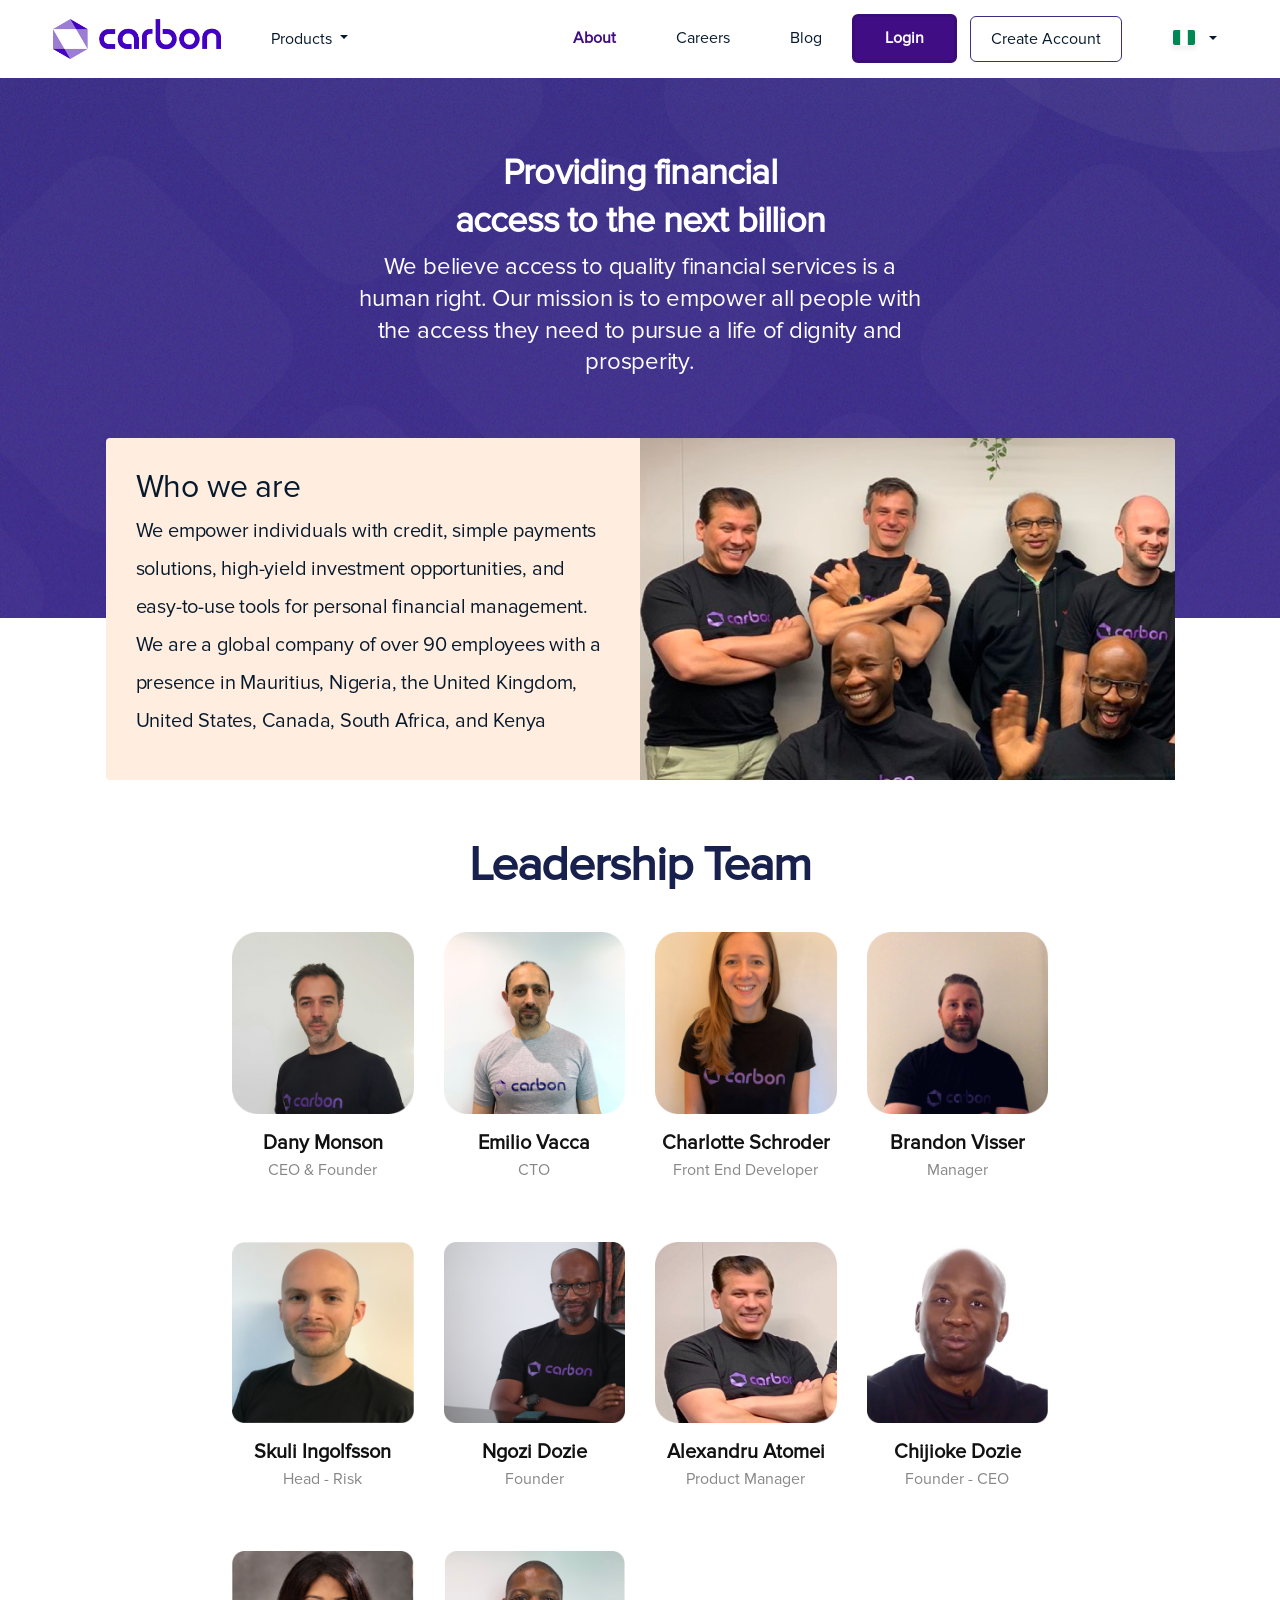
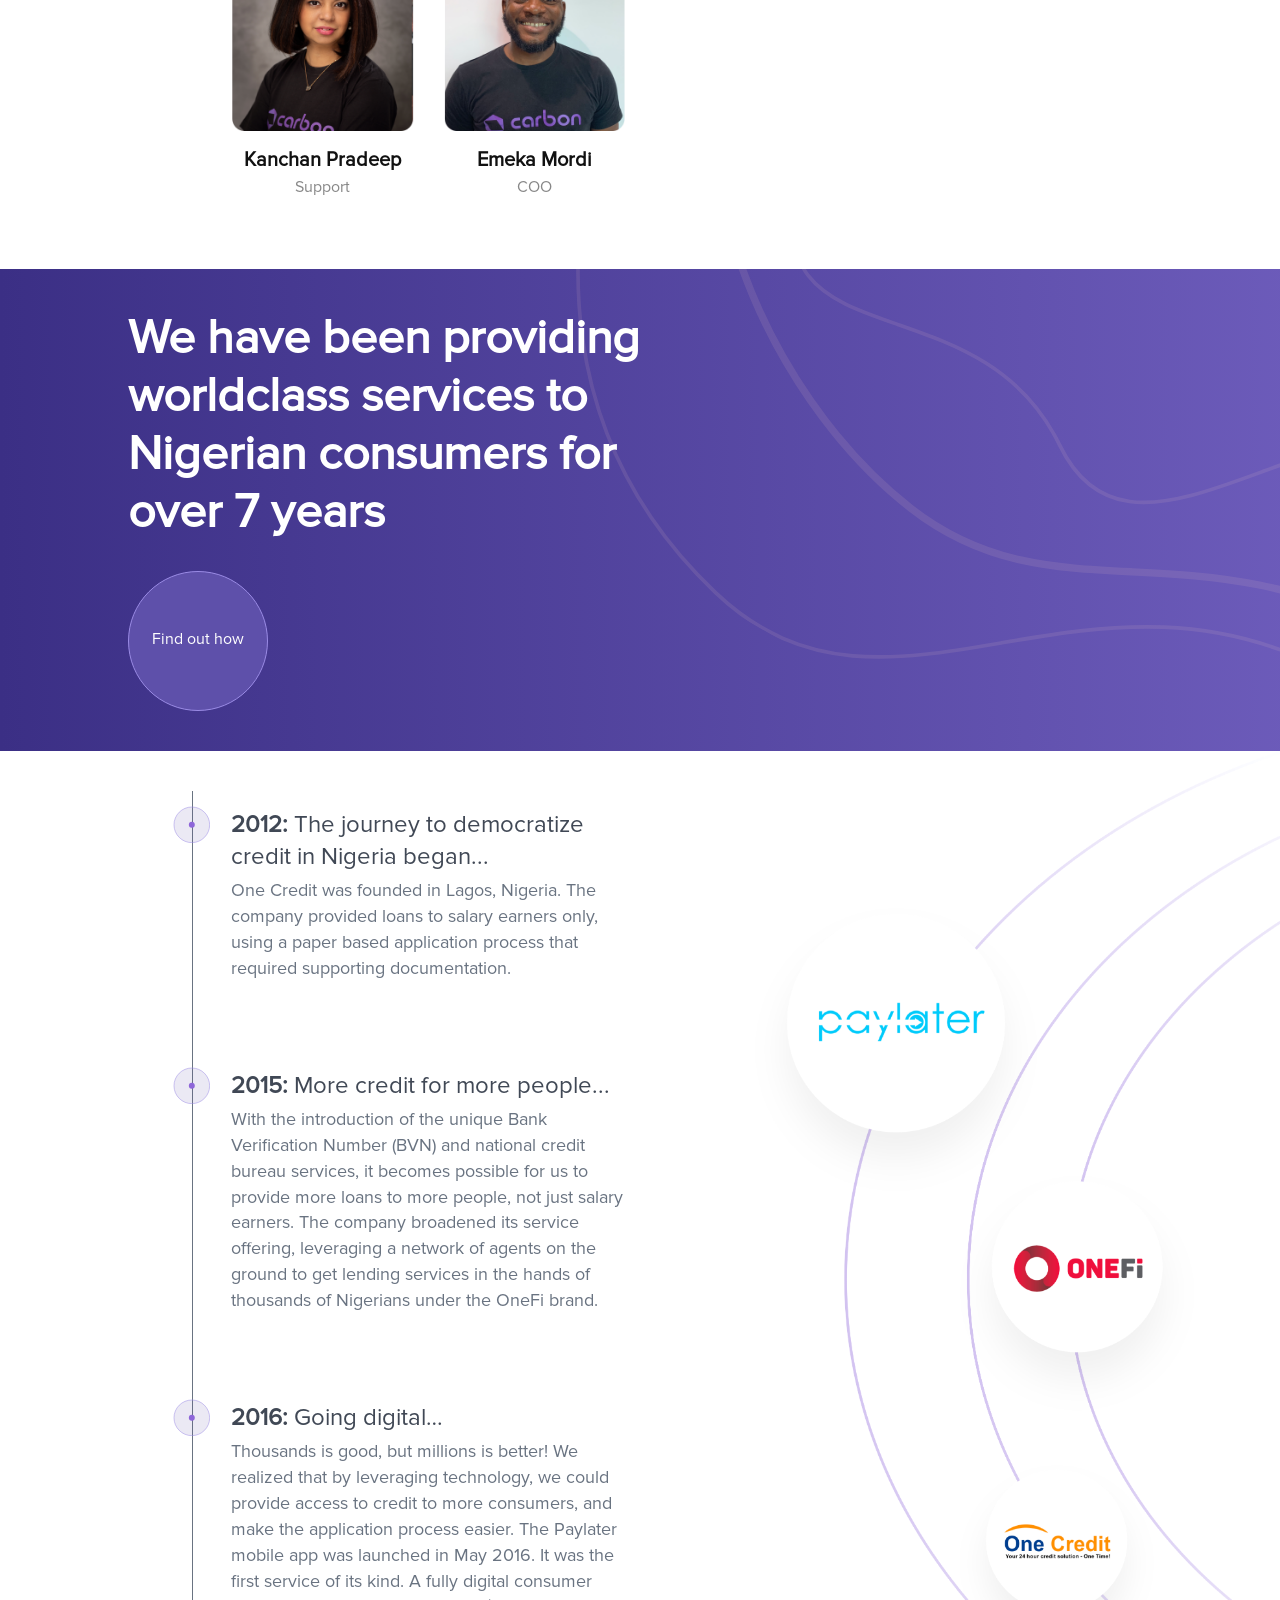
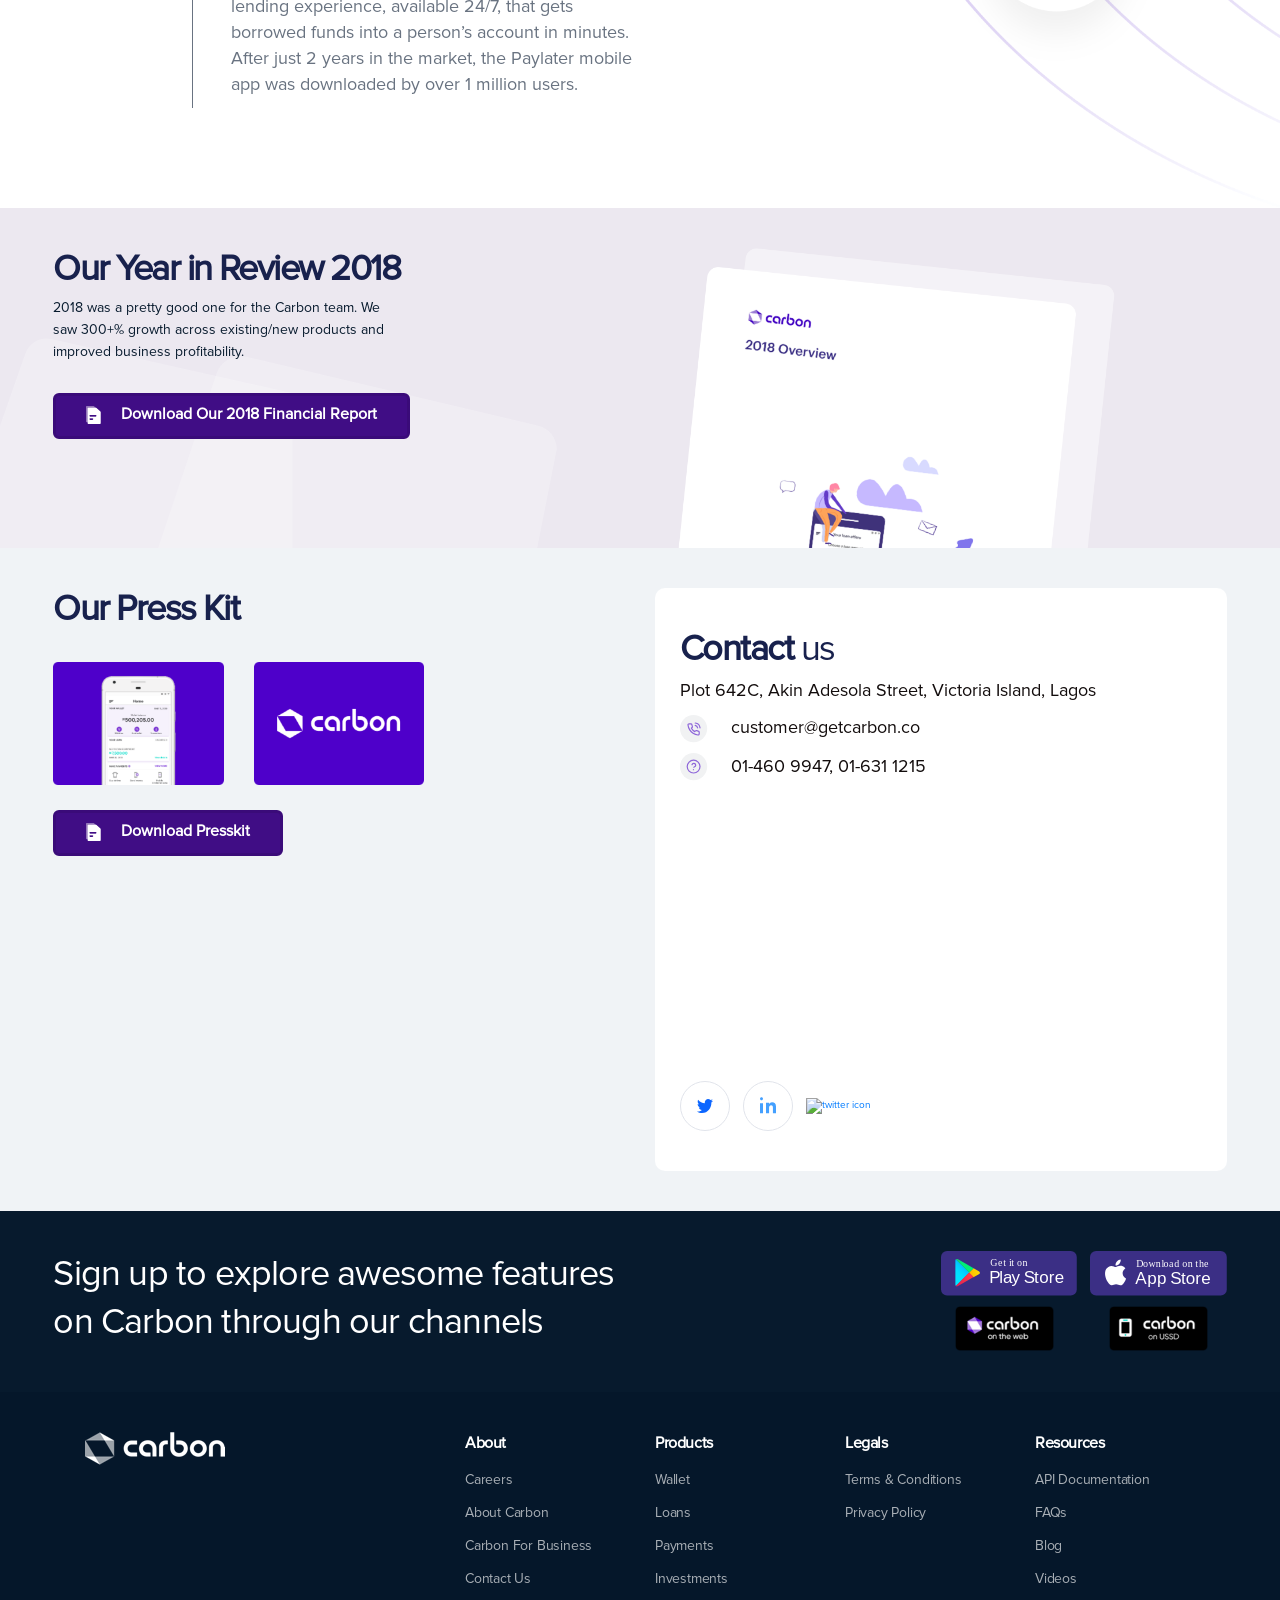
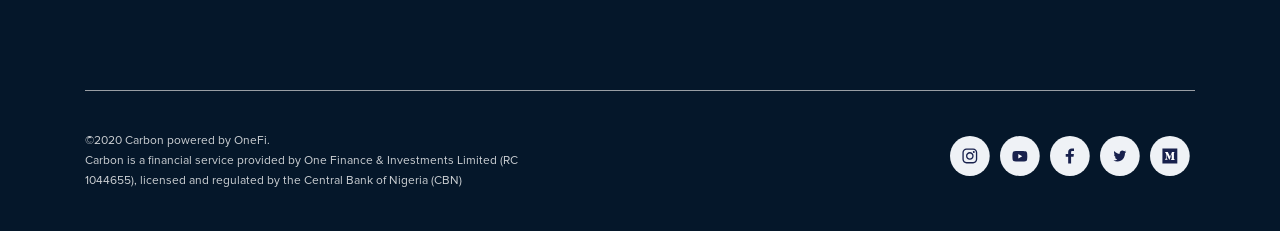
==== commit 81c73a8a: "made changes to the pages" ====
--- a/about.html
+++ b/about.html
@@ -136,7 +136,6 @@
 						<div class="aboutus-wrapper">
 							<h3>Who we are</h3>
 							<p> We empower individuals with credit, simple payments solutions, high-yield investment opportunities, and easy-to-use tools for personal financial management. We are a global company of over 90 employees with a presence in Mauritius, Nigeria, the United Kingdom, United States, Canada, South Africa, and Kenya</p>
-							<a href="" class="btn btn-info btn-whoweare">See How It Works</a>
 						</div>
 					</div>
 					<div class="half">
@@ -232,25 +231,27 @@
 		</section>
 
 		<section class="section-journey">
-	        <div class="timeline">
-			    <div class="wrapper right">
-				    <div class="content">
-				        <h4><strong>2012:</strong> The journey to democratize credit in Nigeria began...</h4>
-		        		<p>One Credit was founded in Lagos, Nigeria. The company provided loans to salary earners only, using a paper based application process that required supporting documentation.</p>
+			<div class="consumer-wrapper">
+		        <div class="timeline">
+				    <div class="wrapper right">
+					    <div class="content">
+					        <h4><strong>2012:</strong> The journey to democratize credit in Nigeria began...</h4>
+			        		<p>One Credit was founded in Lagos, Nigeria. The company provided loans to salary earners only, using a paper based application process that required supporting documentation.</p>
+					    </div>
 				    </div>
-			    </div>
-			    <div class="wrapper right">
-				    <div class="content">
-				        <h4><strong>2015:</strong> More credit for more people...</h4>
-		        		<p>With the introduction of the unique Bank Verification Number (BVN) and national credit bureau services, it becomes possible for us to provide more loans to more people, not just salary earners. The company broadened its service offering, leveraging a network of agents on the ground to get lending services in the hands of thousands of Nigerians under the OneFi brand.</p>
+				    <div class="wrapper right">
+					    <div class="content">
+					        <h4><strong>2015:</strong> More credit for more people...</h4>
+			        		<p>With the introduction of the unique Bank Verification Number (BVN) and national credit bureau services, it becomes possible for us to provide more loans to more people, not just salary earners. The company broadened its service offering, leveraging a network of agents on the ground to get lending services in the hands of thousands of Nigerians under the OneFi brand.</p>
+					    </div>
 				    </div>
-			    </div>
-			    <div class="wrapper right">
-				    <div class="content">
-				        <h4><strong>2016:</strong> Going digital…</h4>
-		        		<p>Thousands is good, but millions is better! We realized that by leveraging technology, we could provide access to credit to more consumers, and make the application process easier. The Paylater mobile app was launched in May 2016. It was the first service of its kind. A fully digital consumer lending experience, available 24/7, that gets borrowed funds into a person’s account in minutes. After just 2 years in the market, the Paylater mobile app was downloaded by over 1 million users.</p>
+				    <div class="wrapper right">
+					    <div class="content">
+					        <h4><strong>2016:</strong> Going digital…</h4>
+			        		<p>Thousands is good, but millions is better! We realized that by leveraging technology, we could provide access to credit to more consumers, and make the application process easier. The Paylater mobile app was launched in May 2016. It was the first service of its kind. A fully digital consumer lending experience, available 24/7, that gets borrowed funds into a person’s account in minutes. After just 2 years in the market, the Paylater mobile app was downloaded by over 1 million users.</p>
+					    </div>
 				    </div>
-			    </div>
+				</div>
 			</div>
 		</section>
 
@@ -280,11 +281,11 @@
 						<div>
 							<h3 class="heading-tertiary">Our Press Kit</h3>
 							<div class="row margin-top-30">
-								<div class="col-lg-4 col-md-4">
-									<img src="images/about/presskit.png" class="img-fluid" alt="">
-								</div>
-								<div class="col-lg-4 col-md-4">
-									<img src="images/about/presskit2.png" class="img-fluid" alt="">
+								<div class="col-lg-4 col-md-4 col-sm-4 col-6">
+									<img src="images/about/presskit.png" class="img-fluid presskit" alt="">
+								</div>
+								<div class="col-lg-4 col-md-4 col-sm-4 col-6">
+									<img src="images/about/presskit2.png" class="img-fluid presskit" alt="">
 								</div>
 							</div>
 							<a href="" class="btn btn-info btn-login margin-top-25"><img src="images/about/downloadpresskit.svg">&emsp; Download Presskit</a>
@@ -388,6 +389,7 @@
 								<h6>Resources</h6>
 								<div class="margin-top-15">
 									<p><a href="https://business.getcarbon.co/developers">API Documentation</a></p>
+									<p><a href="faq.html">FAQs</a></p>
 									<p><a href="https://blog.getcarbon.co/">Blog</a></p>
 									<p><a href="https://www.youtube.com/GetCarbon">Videos</a></p>
 								</div>
--- a/css/style.css
+++ b/css/style.css
@@ -672,29 +672,26 @@
 main .section-services {
   background: url(./../images/about/consumer.svg);
   background-size: cover; }
-  main .section-services .consumer-wrapper {
-    max-width: 1096px;
-    margin: auto; }
-    main .section-services .consumer-wrapper h2 {
-      text-align: left;
-      width: 50%;
-      margin-bottom: 3rem; }
-    main .section-services .consumer-wrapper .findout {
-      width: 140px;
-      height: 140px;
-      border: solid 0.5px #9a8be5;
-      background-color: #5e50aa;
-      border-radius: 50%;
-      font-size: 16px;
-      font-weight: 500;
-      text-align: center;
-      color: #fff;
-      padding-top: 5.5rem; }
-      main .section-services .consumer-wrapper .findout::after {
-        content: "";
-        width: 2px;
-        height: 3rem;
-        color: #697381; }
+  main .section-services h2 {
+    text-align: left;
+    width: 50%;
+    margin-bottom: 3rem; }
+  main .section-services .findout {
+    width: 140px;
+    height: 140px;
+    border: solid 0.5px #9a8be5;
+    background-color: #5e50aa;
+    border-radius: 50%;
+    font-size: 16px;
+    font-weight: 500;
+    text-align: center;
+    color: #fff;
+    padding-top: 5.5rem; }
+    main .section-services .findout::after {
+      content: "";
+      width: 2px;
+      height: 3rem;
+      color: #697381; }
 main .section-review {
   background: url(./../images/about/yearinreview-background.svg);
   background-size: cover; }
@@ -713,6 +710,8 @@
   z-index: 2; }
   main .section-presskit h3 {
     text-align: left; }
+  main .section-presskit .presskit {
+    width: 264px; }
   main .section-presskit .contact-wrapper {
     border-radius: 10px;
     background-color: #fff;
@@ -727,19 +726,17 @@
   background: url(./../images/about/integration.png);
   background-size: contain;
   background-position: right;
-  background-repeat: no-repeat; }
+  background-repeat: no-repeat;
+  margin-left: 7rem; }
   main .section-journey .timeline {
-    position: relative;
-    max-width: 1200px;
-    margin: 0 auto;
-    margin-left: 20rem; }
+    position: relative; }
     main .section-journey .timeline::after {
       content: '';
       position: absolute;
       width: 1px;
       background-color: #697381;
       top: 0;
-      bottom: 0;
+      bottom: 60px;
       left: 0;
       margin-left: 0.5px; }
     main .section-journey .timeline .wrapper {
@@ -770,6 +767,9 @@
           color: #697381; }
     main .section-journey .timeline .wrapper.right::after {
       left: -18px; }
+main .consumer-wrapper {
+  max-width: 80%;
+  margin: auto; }
 
 .faq-header {
   padding-bottom: 24rem; }
--- a/css/smallerscreen.css
+++ b/css/smallerscreen.css
@@ -58,7 +58,8 @@
     .header .navbar ul.navbar-nav .nav-link {
         padding: 0; 
     }
-    .header .margin-top--50 {
+    .header .margin-top--50,
+    main .section-presskit .contact-wrapper {
         margin-top: 2rem; 
     }
     .footer .footer__bottom .d-flex {
@@ -150,7 +151,7 @@
     main .section-aboutus .aboutus .half .whoweare-image {
         height: 270px;
     }
-    main .section-journey .timeline {
+    main .section-journey {
         margin-left: 10rem;
     }
     main .section-services .consumer-wrapper .findout {
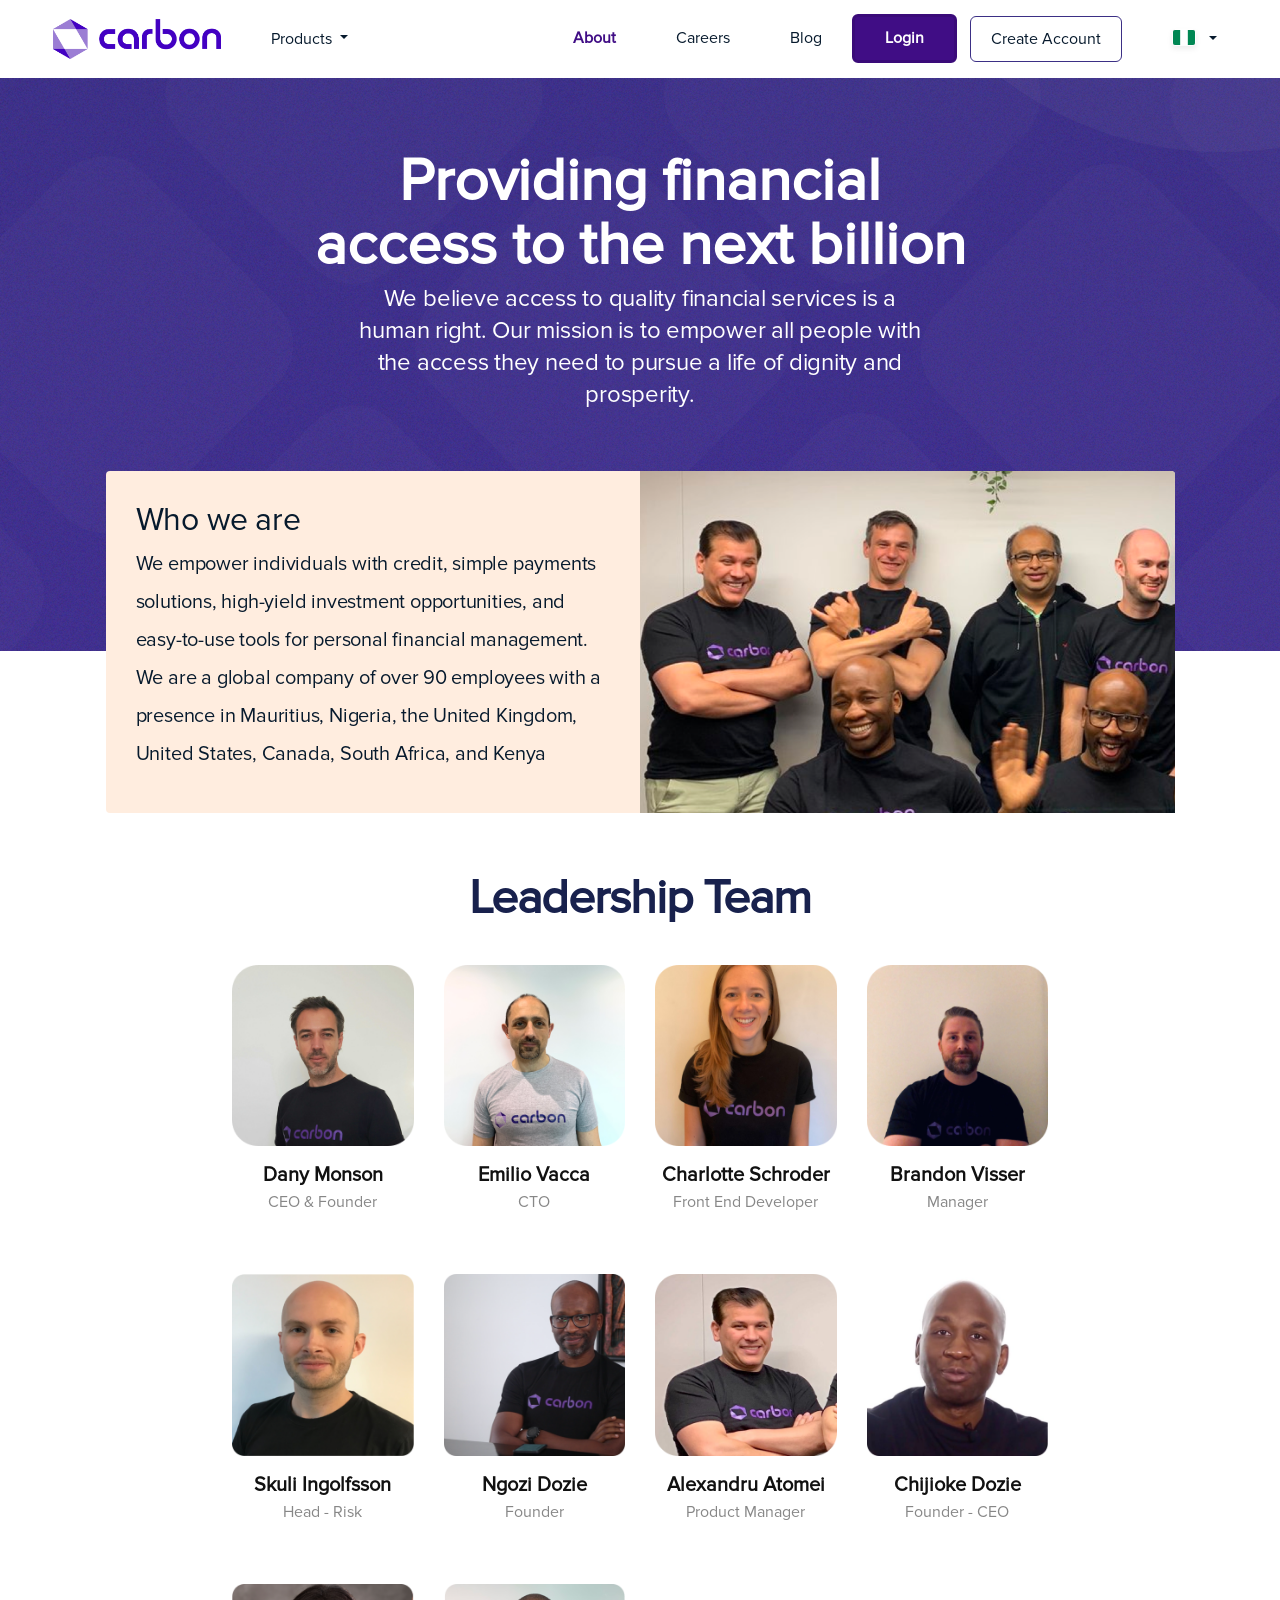
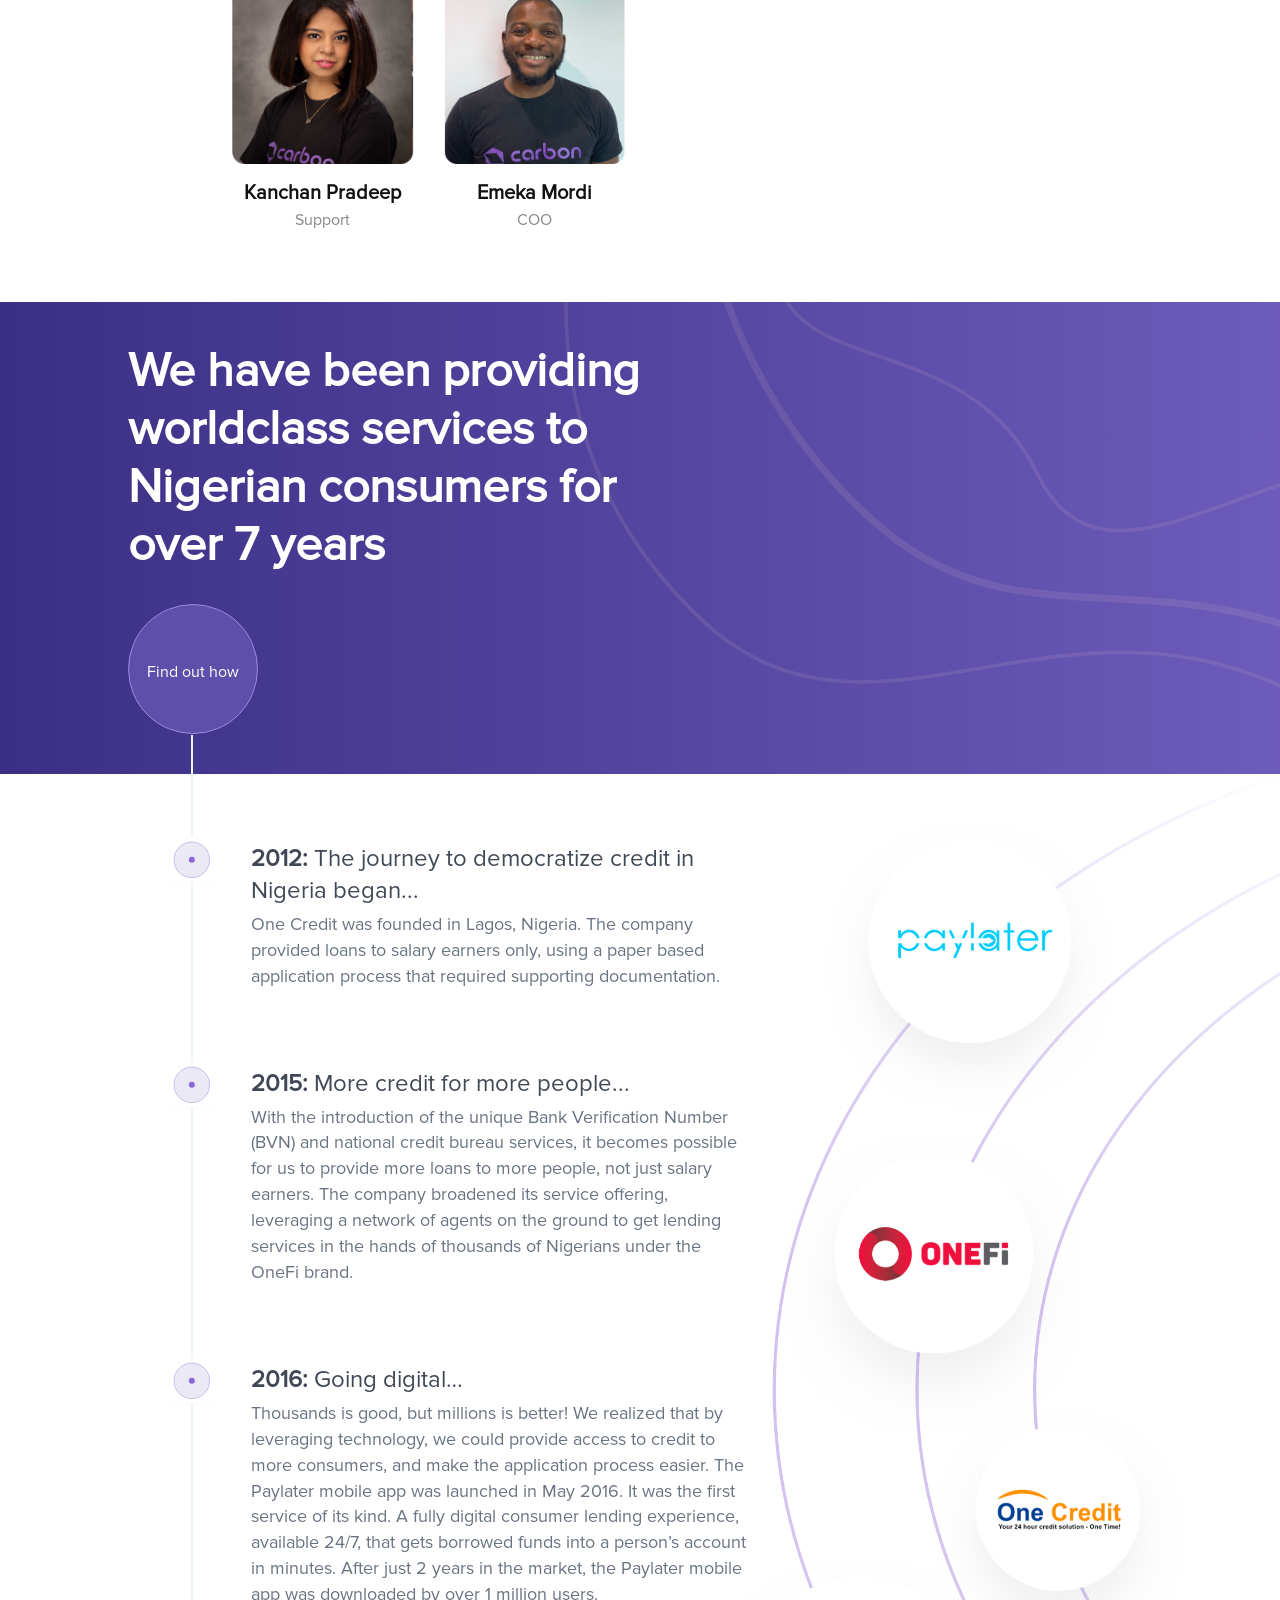
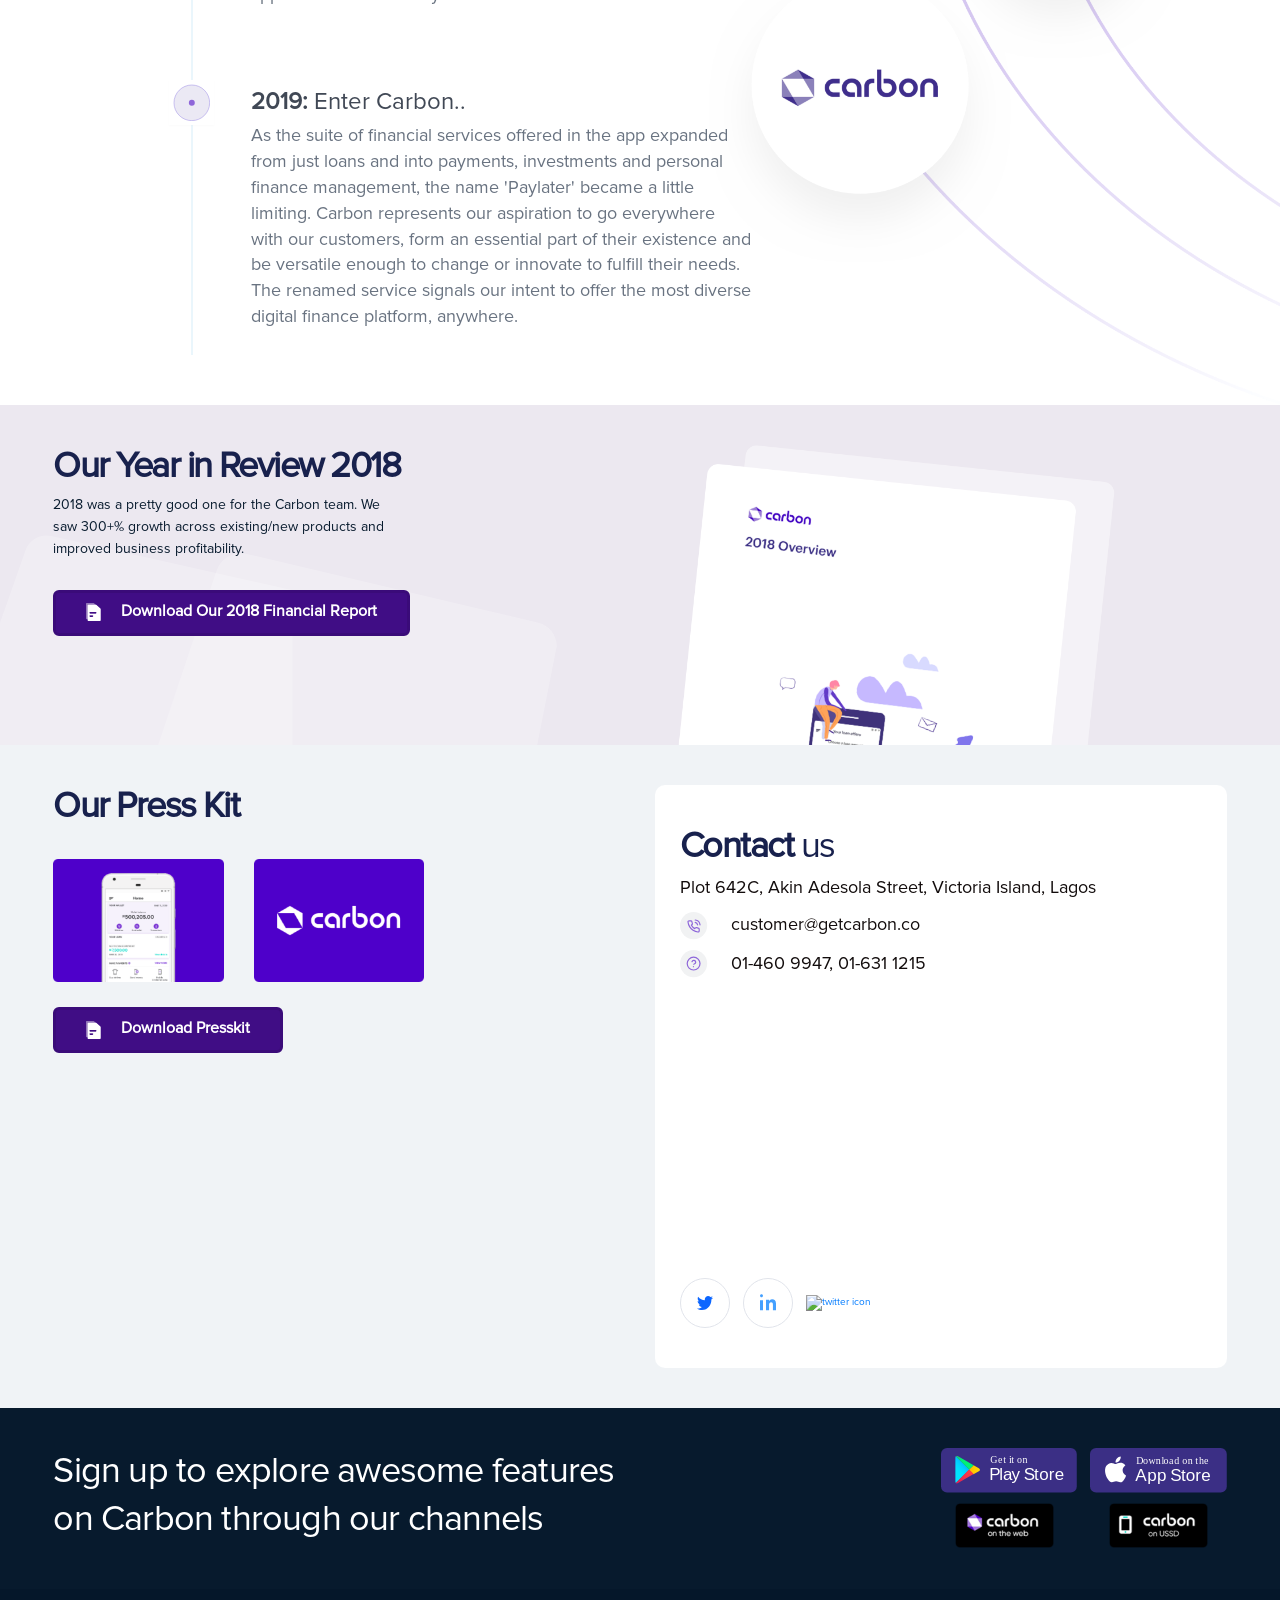
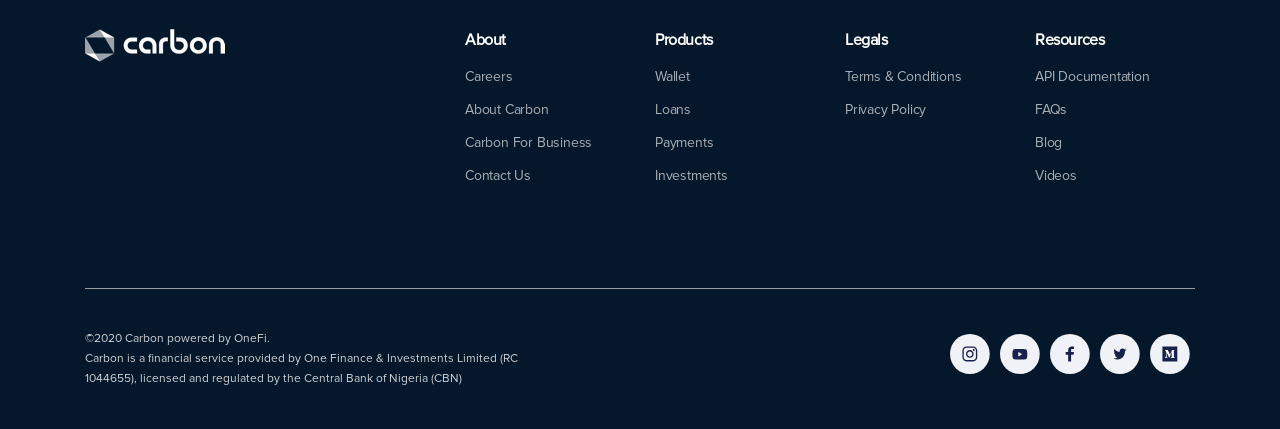
==== commit a2d7f6f4: "added faq details" ====
--- a/about.html
+++ b/about.html
@@ -10,7 +10,6 @@
 	<link rel="icon" href="images/favicon-32x32.png" sizes="32x32">
     <link rel="icon" href="images/favicon-192x192.png" sizes="192x192">
     <link rel="apple-touch-icon-precomposed" href="images/favicon-180x180.png">
-	<link href="vendor/slick/slick.css" rel="stylesheet">
 	<link href="vendor/bootstrap/bootstrap.min.css" rel="stylesheet">
 	<link rel="stylesheet" href="vendor/fortawesome/css/all.min.css">
 	<link rel="stylesheet" href="css/hover-min.css">
@@ -121,7 +120,7 @@
 
 		<div class="header__box">
 			<div class="text-center">
-				<h1 class="heading-tertiary-white">Providing financial <br>access to the next billion</h1>
+				<h1 class="heading-primary-white">Providing financial <br>access to the next billion</h1>
 				<p class="heading-four about-text">We believe access to quality financial services is a human right. Our mission is to empower all people with the access they need to pursue a life of dignity and prosperity.
 				</p>
 			</div>
@@ -232,26 +231,35 @@
 
 		<section class="section-journey">
 			<div class="consumer-wrapper">
-		        <div class="timeline">
-				    <div class="wrapper right">
-					    <div class="content">
-					        <h4><strong>2012:</strong> The journey to democratize credit in Nigeria began...</h4>
-			        		<p>One Credit was founded in Lagos, Nigeria. The company provided loans to salary earners only, using a paper based application process that required supporting documentation.</p>
-					    </div>
-				    </div>
-				    <div class="wrapper right">
-					    <div class="content">
-					        <h4><strong>2015:</strong> More credit for more people...</h4>
-			        		<p>With the introduction of the unique Bank Verification Number (BVN) and national credit bureau services, it becomes possible for us to provide more loans to more people, not just salary earners. The company broadened its service offering, leveraging a network of agents on the ground to get lending services in the hands of thousands of Nigerians under the OneFi brand.</p>
-					    </div>
-				    </div>
-				    <div class="wrapper right">
-					    <div class="content">
-					        <h4><strong>2016:</strong> Going digital…</h4>
-			        		<p>Thousands is good, but millions is better! We realized that by leveraging technology, we could provide access to credit to more consumers, and make the application process easier. The Paylater mobile app was launched in May 2016. It was the first service of its kind. A fully digital consumer lending experience, available 24/7, that gets borrowed funds into a person’s account in minutes. After just 2 years in the market, the Paylater mobile app was downloaded by over 1 million users.</p>
-					    </div>
-				    </div>
-				</div>
+				<div class="c-timeline__frame">
+		            <ul class="c-timeline">
+		                <span class="c-timeline__bar"></span>
+		                <li class="c-timeline__item">
+		                	<div class="content">
+			                    <h4><strong>2012:</strong> The journey to democratize credit in Nigeria began...</h4>
+				        		<p>One Credit was founded in Lagos, Nigeria. The company provided loans to salary earners only, using a paper based application process that required supporting documentation.</p>
+				        	</div>
+		                </li>
+		                <li class="c-timeline__item">
+		                	<div class="content">
+						        <h4><strong>2015:</strong> More credit for more people...</h4>
+				        		<p>With the introduction of the unique Bank Verification Number (BVN) and national credit bureau services, it becomes possible for us to provide more loans to more people, not just salary earners. The company broadened its service offering, leveraging a network of agents on the ground to get lending services in the hands of thousands of Nigerians under the OneFi brand.</p>
+						    </div>
+		                </li>
+		                <li class="c-timeline__item">
+		                	<div class="content">
+						        <h4><strong>2016:</strong> Going digital…</h4>
+				        		<p>Thousands is good, but millions is better! We realized that by leveraging technology, we could provide access to credit to more consumers, and make the application process easier. The Paylater mobile app was launched in May 2016. It was the first service of its kind. A fully digital consumer lending experience, available 24/7, that gets borrowed funds into a person’s account in minutes. After just 2 years in the market, the Paylater mobile app was downloaded by over 1 million users.</p>
+						    </div>
+		                </li>
+		                <li class="c-timeline__item">
+		                	<div class="content">
+		                		<h4><strong>2019:</strong>  Enter Carbon..</h4>
+		                		<p>As the suite of financial services offered in the app expanded from just loans and into payments, investments and personal finance management, the name 'Paylater' became a little limiting. Carbon represents our aspiration to go everywhere with our customers, form an essential part of their existence and be versatile enough to change or innovate to fulfill their needs. The renamed service signals our intent to offer the most diverse digital finance platform, anywhere.</p>
+		                	</div>
+		                </li>
+		            </ul>
+		        </div>
 			</div>
 		</section>
 
@@ -437,7 +445,8 @@
 	<script src="vendor/bootstrap/popper.min.js"></script>
 	<script src="vendor/jquery/jquery.min.js"></script>
 	<script src="vendor/bootstrap/bootstrap.min.js"></script>
-	<script src="vendor/slick/jquery-migrate-1.2.1.min.js"></script>
-	<script src="vendor/slick/slick.min.js"></script>
+	<script>
+        "use strict";!function(){var e=document.querySelector(".c-timeline__frame");window.addEventListener("scroll",function(){var t=e.getBoundingClientRect().top-430,i=e.querySelector(".c-timeline .c-timeline__bar");i.style.display="none";var n=function(e){return e/(1+Math.abs(e))};if(t<0){var l=-1*t/e.scrollHeight,r=1.8*n(l)*100;i.style.display="block",i.style.height=(r>100?100:r)+"%"}})}();
+    </script>
 </body>
 </html>
--- a/css/style.css
+++ b/css/style.css
@@ -393,7 +393,11 @@
   font-weight: 600; }
   .nav-tabs .nav-link.active::after {
     content: "\f105";
-    margin-left: 1.5rem; }
+    font-family: 'Font Awesome 5 Pro';
+    font-weight: 900;
+    margin-left: 1.5rem;
+    position: relative;
+    top: 3px; }
 
 .tab-content h4 {
   font-size: 2.8rem;
@@ -615,6 +619,8 @@
 
 .header {
   background: url(./../images/about/about-header.png); }
+  .header h1 {
+    font-size: 6rem; }
   .header .about-text {
     color: #fff;
     width: 45%;
@@ -677,8 +683,8 @@
     width: 50%;
     margin-bottom: 3rem; }
   main .section-services .findout {
-    width: 140px;
-    height: 140px;
+    width: 130px;
+    height: 130px;
     border: solid 0.5px #9a8be5;
     background-color: #5e50aa;
     border-radius: 50%;
@@ -686,12 +692,8 @@
     font-weight: 500;
     text-align: center;
     color: #fff;
-    padding-top: 5.5rem; }
-    main .section-services .findout::after {
-      content: "";
-      width: 2px;
-      height: 3rem;
-      color: #697381; }
+    padding-top: 5.5rem;
+    position: relative; }
 main .section-review {
   background: url(./../images/about/yearinreview-background.svg);
   background-size: cover; }
@@ -728,45 +730,66 @@
   background-position: right;
   background-repeat: no-repeat;
   margin-left: 7rem; }
-  main .section-journey .timeline {
-    position: relative; }
-    main .section-journey .timeline::after {
-      content: '';
+  main .section-journey .c-timeline {
+    position: relative;
+    padding-left: 6rem;
+    padding-top: 10rem;
+    margin-top: -7.9rem; }
+    main .section-journey .c-timeline::after {
+      content: "";
+      display: block;
+      width: 0;
+      height: 100%;
+      border: 1px solid #eaf6fc;
       position: absolute;
-      width: 1px;
-      background-color: #697381;
       top: 0;
-      bottom: 60px;
+      left: 60px;
+      left: 0; }
+    main .section-journey .c-timeline__bar {
+      display: none;
+      width: 0;
+      height: 0;
+      border: 1px solid #5e50aa;
+      position: absolute;
+      top: 0;
       left: 0;
-      margin-left: 0.5px; }
-    main .section-journey .timeline .wrapper {
-      padding: 10px 40px;
+      z-index: 1;
+      transition: ease-in-out all 0.5s; }
+    main .section-journey .c-timeline__frame {
+      max-width: 560px; }
+    main .section-journey .c-timeline__item {
       position: relative;
-      background-color: inherit;
-      width: 50%; }
-      main .section-journey .timeline .wrapper::after {
-        content: '';
+      margin-bottom: 45px;
+      padding-bottom: 15px;
+      z-index: 1;
+      list-style-type: none; }
+      main .section-journey .c-timeline__item::before {
+        content: "";
+        display: block;
+        width: 45px;
+        height: 45px;
+        top: 2px;
+        background-image: url(./../images/about/steps.svg), linear-gradient(white, white);
+        background-repeat: no-repeat;
+        box-shadow: 0px 1px 2px rgba(0, 0, 0, 0.02);
+        border: 4px solid #fff;
         position: absolute;
-        background: url(./../images/about/steps.svg);
-        width: 100%;
-        height: 50px;
-        background-repeat: no-repeat;
-        right: -17px;
-        top: 15px;
-        z-index: 1; }
-      main .section-journey .timeline .wrapper .content {
+        left: -82px; }
+      main .section-journey .c-timeline__item:last-child {
+        margin-bottom: 0; }
+      main .section-journey .c-timeline__item .content {
         padding-top: 8px;
-        padding-bottom: 50px; }
-        main .section-journey .timeline .wrapper .content h4 {
+        padding-bottom: 7rem; }
+        main .section-journey .c-timeline__item .content:last-child {
+          padding-bottom: 0; }
+        main .section-journey .c-timeline__item .content h4 {
           font-size: 24px;
           line-height: 1.33;
           color: #404855; }
-        main .section-journey .timeline .wrapper .content p {
+        main .section-journey .c-timeline__item .content p {
           font-size: 18px;
           line-height: 1.44;
           color: #697381; }
-    main .section-journey .timeline .wrapper.right::after {
-      left: -18px; }
 main .consumer-wrapper {
   max-width: 80%;
   margin: auto; }
@@ -800,12 +823,13 @@
           text-align: left;
           background: url(./../images/faq/arrow-up.svg) no-repeat calc(100% - 10px) center;
           background-size: 20px;
-          cursor: pointer; }
+          cursor: pointer;
+          padding-right: 1rem; }
         .main .section-faq .accordion .card .card-head h4[aria-expanded="true"] {
           background-image: url(./../images/faq/arrow-down.svg); }
       .main .section-faq .accordion .card .card-body {
         padding: 0 2.5rem 2.5rem 2.5rem; }
-        .main .section-faq .accordion .card .card-body p {
+        .main .section-faq .accordion .card .card-body p, .main .section-faq .accordion .card .card-body li {
           font-stretch: normal;
           font-style: normal;
           font-size: 1.92rem;
--- a/css/smallerscreen.css
+++ b/css/smallerscreen.css
@@ -28,7 +28,10 @@
     }
 
     .heading-four,
-    .heading-four-white {
+    .heading-four-white,
+    .paragraph-variation,
+    .investment .section-steps .half-size h6, .investment .section-steps__wrapper h6,
+    main .section-journey .c-timeline__item .content h4 {
         font-size: 2rem;
     }
 
@@ -38,10 +41,6 @@
         font-size: 1.6rem;
     }
 
-    .paragraph-variation {
-        font-size: 2rem; 
-    }
-
     .nav-tabs .nav-link {
         font-size: 1.3rem;
         padding-left: 1.5rem; 
@@ -49,7 +48,8 @@
     .tab-content h4 {
         font-size: 2.5rem; 
     }
-    .tab-content p {
+    .tab-content p,
+    main .section-journey .c-timeline__item .content p {
         font-size: 1.5rem; 
     }
     .header .navbar {
@@ -82,10 +82,8 @@
         width: 100%;
         padding: 2rem; 
     }
-    .investment .section-steps .half-size h6, .investment .section-steps__wrapper h6 {
-        font-size: 2rem; 
-    }
-    .section-terms .container-fluid {
+    .section-terms .container-fluid,
+    main .consumer-wrapper {
         width: 95%; 
     }
     .investment .section-steps__image {
@@ -152,10 +150,13 @@
         height: 270px;
     }
     main .section-journey {
-        margin-left: 10rem;
+        margin-left: 9.5rem;
     }
     main .section-services .consumer-wrapper .findout {
         margin: 0 2rem;
+    }
+    main .section-journey .c-timeline__frame {
+        margin-left: -7px;
     }
 }
 
